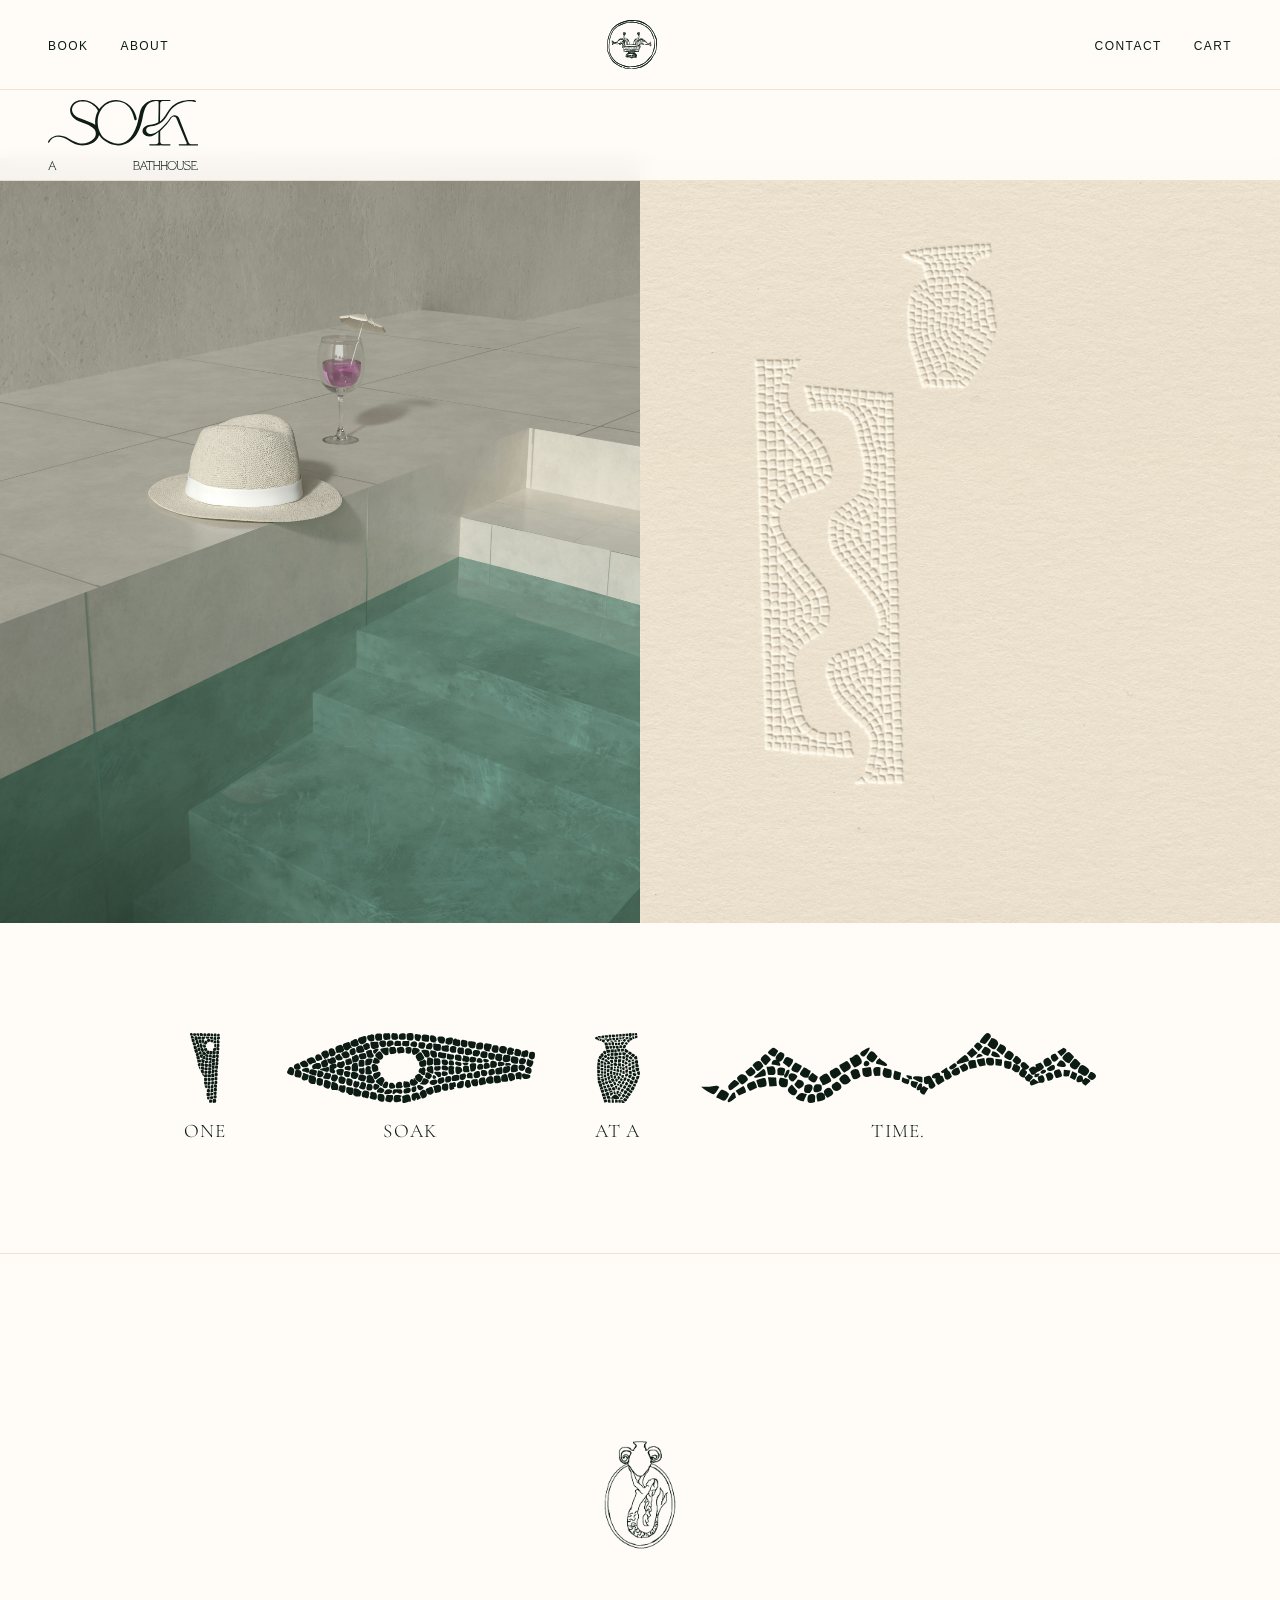
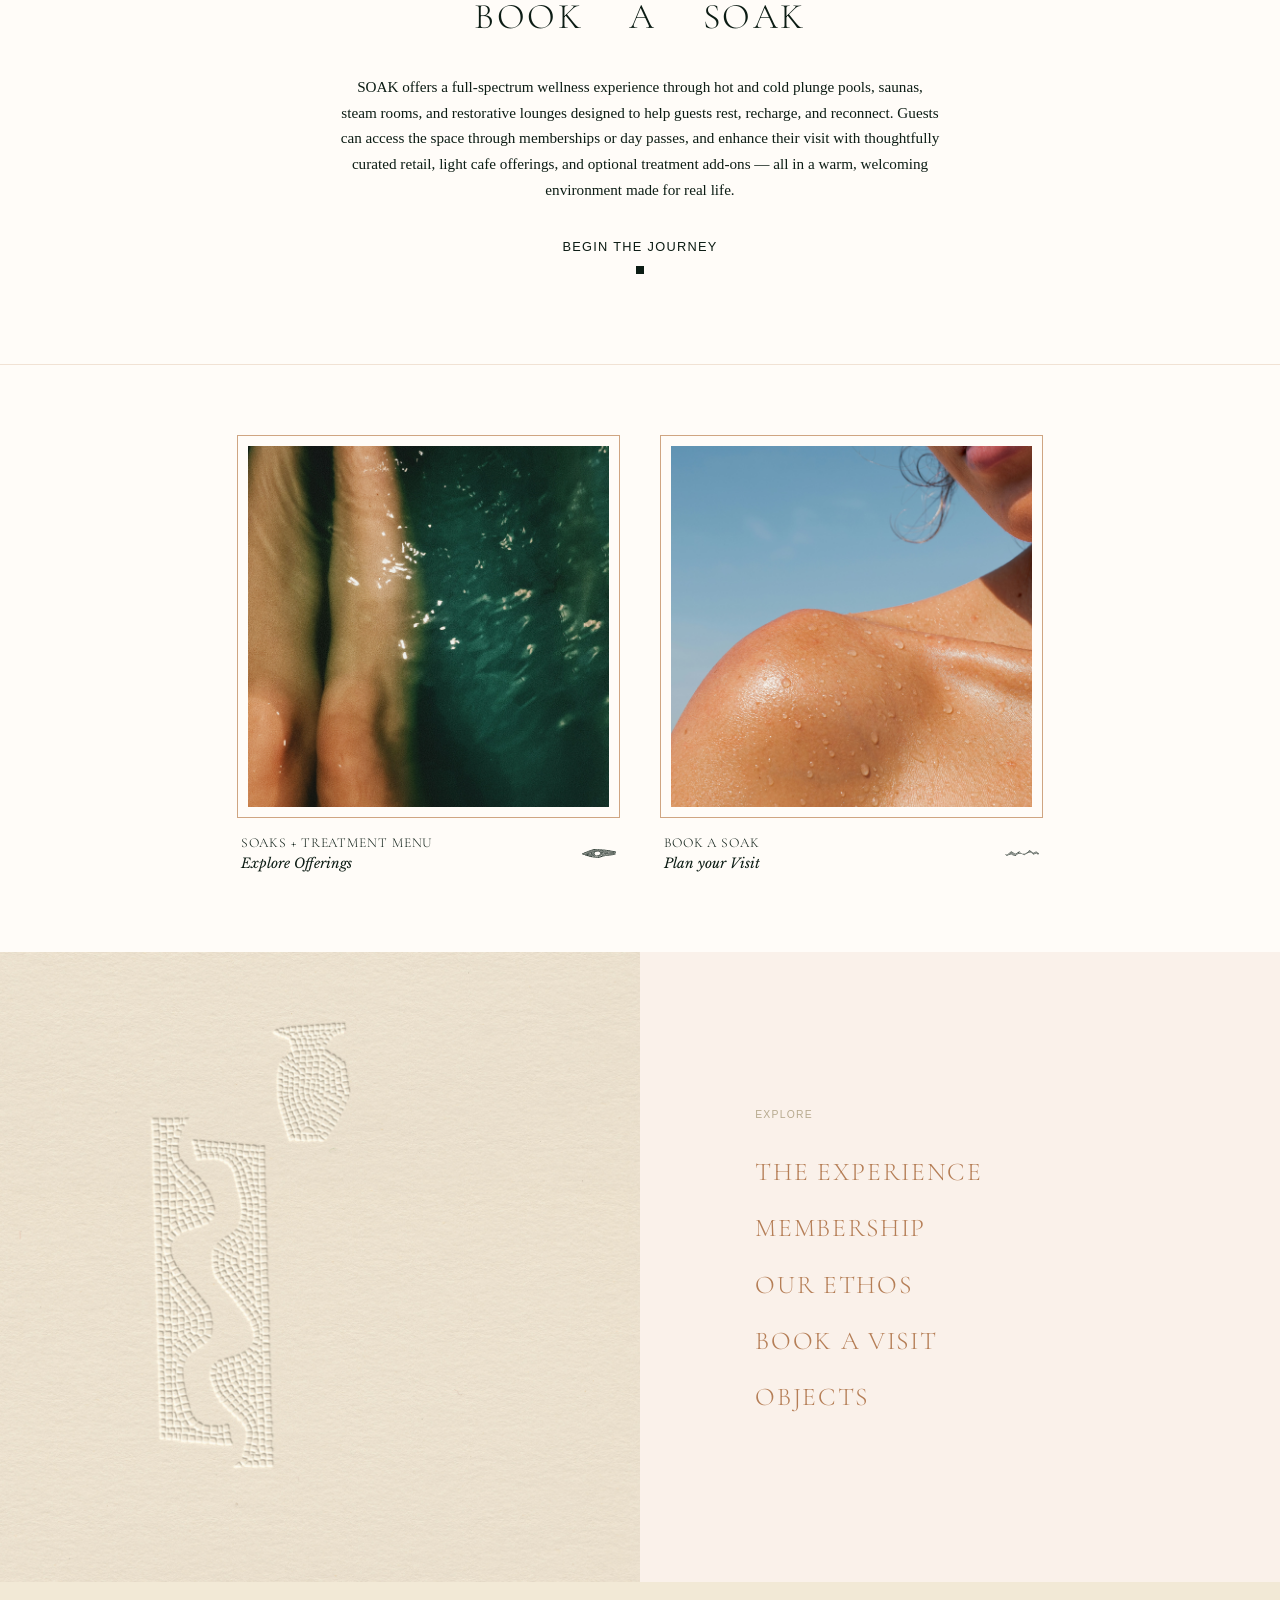
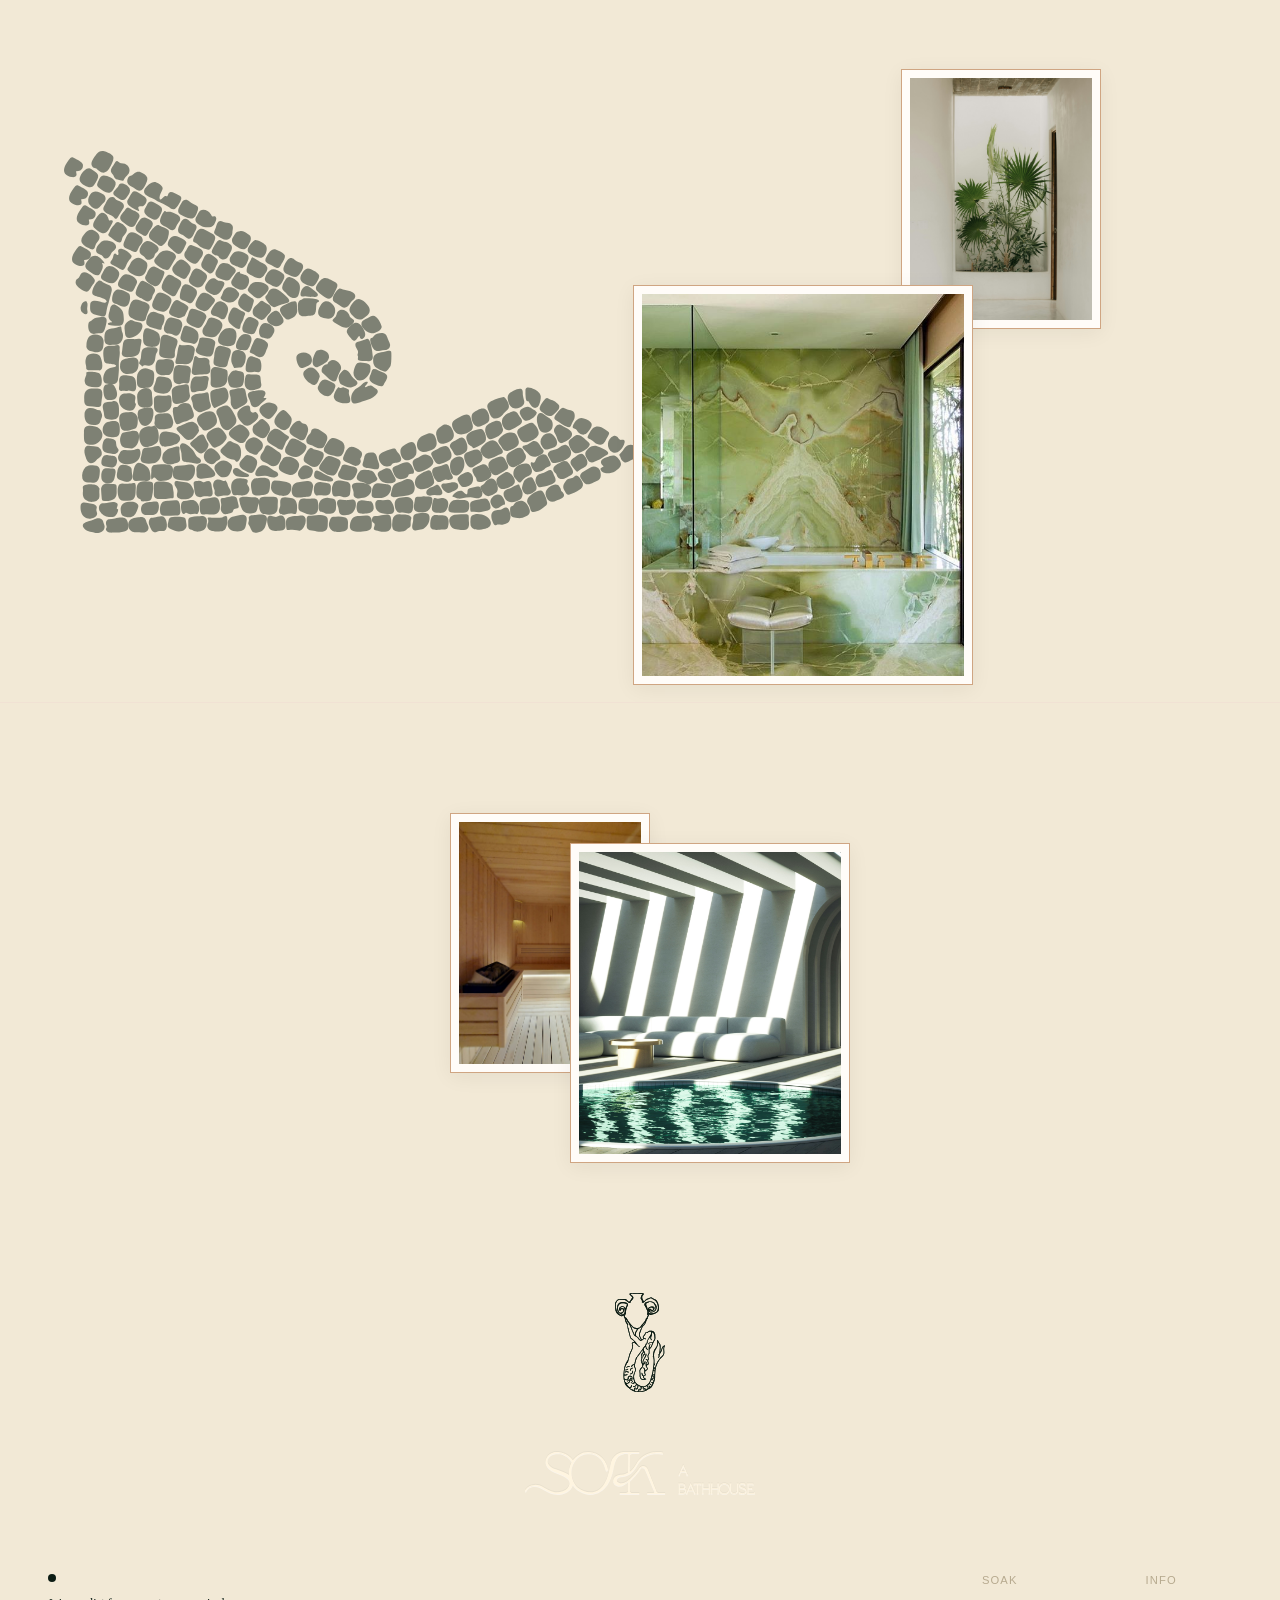
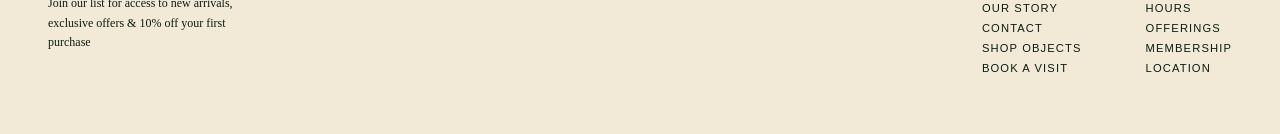
==== index.html @ b1c23dba "Swap card images to female-legs/sweat-female, restyle footer emblem photos - Service cards: left car" ====
<!DOCTYPE html>
<html lang="en">
<head>
  <meta charset="utf-8">
  <meta name="viewport" content="width=device-width, initial-scale=1">
  <title>SOAK · A BATHHOUSE</title>
  <meta name="description" content="SOAK is a full-spectrum wellness bathhouse in Birmingham, Alabama offering hot and cold plunge pools, saunas, steam rooms, and restorative treatments.">
  <link rel="canonical" href="https://soakbirmingham.com/">

  <!-- Open Graph -->
  <meta property="og:type" content="website">
  <meta property="og:title" content="SOAK · A BATHHOUSE">
  <meta property="og:description" content="A full-spectrum wellness bathhouse in Birmingham, Alabama — hot and cold plunge pools, saunas, steam rooms, and restorative treatments.">
  <meta property="og:url" content="https://soakbirmingham.com/">
  <meta property="og:image" content="https://soakbirmingham.com/assets/images/logo/SoakFish.png">

  <!-- Twitter Card -->
  <meta name="twitter:card" content="summary_large_image">
  <meta name="twitter:title" content="SOAK · A BATHHOUSE">
  <meta name="twitter:description" content="A full-spectrum wellness bathhouse in Birmingham, Alabama — hot and cold plunge pools, saunas, steam rooms, and restorative treatments.">
  <meta name="twitter:image" content="https://soakbirmingham.com/assets/images/logo/SoakFish.png">

  <link rel="icon" type="image/svg+xml" href="assets/images/icons/CircleSirenSediment.svg">

  <!-- Google Fonts preconnect -->
  <link rel="preconnect" href="https://fonts.googleapis.com">
  <link rel="preconnect" href="https://fonts.gstatic.com" crossorigin>
  <link href="https://fonts.googleapis.com/css2?family=Cormorant+Garamond:wght@300&family=Libre+Baskerville:ital@1&display=swap" rel="stylesheet">

  <link rel="stylesheet" href="assets/css/style.css?v=8">

  <!-- Schema.org LocalBusiness -->
  <script type="application/ld+json">
  {
    "@context": "https://schema.org",
    "@type": "DaySpa",
    "name": "SOAK · A BATHHOUSE",
    "description": "A full-spectrum wellness bathhouse in Birmingham, Alabama offering hot and cold plunge pools, saunas, steam rooms, and restorative treatments.",
    "url": "https://soakbirmingham.com",
    "image": "https://soakbirmingham.com/assets/images/logo/SoakFish.png",
    "telephone": "+12055551234",
    "address": {
      "@type": "PostalAddress",
      "addressLocality": "Birmingham",
      "addressRegion": "AL",
      "addressCountry": "US"
    },
    "openingHoursSpecification": [
      {
        "@type": "OpeningHoursSpecification",
        "dayOfWeek": ["Monday", "Tuesday", "Wednesday", "Thursday", "Friday"],
        "opens": "09:00",
        "closes": "21:00"
      },
      {
        "@type": "OpeningHoursSpecification",
        "dayOfWeek": ["Saturday", "Sunday"],
        "opens": "08:00",
        "closes": "22:00"
      }
    ]
  }
  </script>
</head>
<body>

  <!-- ========== NAV ========== -->
  <header class="site-header" id="site-header">
    <nav class="nav" id="nav">
      <ul class="nav__left">
        <li><a href="book.html" class="font-subheader nav__link">Book</a></li>
        <li><a href="about.html" class="font-subheader nav__link">About</a></li>
      </ul>

      <a href="index.html" class="nav__center" aria-label="SOAK Home">
        <img src="assets/images/icons/CircleFishSediment.svg" alt="SOAK" class="nav__center-icon">
      </a>

      <ul class="nav__right">
        <li><a href="contact.html" class="font-subheader nav__link">Contact</a></li>
        <li><a href="objects.html" class="font-subheader nav__link">Cart</a></li>
      </ul>

      <button class="nav__burger" id="nav-burger" type="button" aria-label="Open menu" aria-expanded="false">
        <span></span>
        <span></span>
        <span></span>
      </button>
    </nav>

    <!-- Mobile overlay -->
    <div class="nav__overlay" id="nav-overlay">
      <ul class="nav__overlay-links">
        <li><a href="index.html" class="font-subheader nav__overlay-link">Home</a></li>
        <li><a href="book.html" class="font-subheader nav__overlay-link">Book</a></li>
        <li><a href="about.html" class="font-subheader nav__overlay-link">About</a></li>
        <li><a href="contact.html" class="font-subheader nav__overlay-link">Contact</a></li>
        <li><a href="objects.html" class="font-subheader nav__overlay-link">Cart</a></li>
      </ul>
    </div>

    <!-- Brand bar (inside header for unified background) -->
    <div class="brand-bar">
      <img src="assets/images/logo/SoakABHLargesediment.svg" alt="SOAK · A Bathhouse" class="brand-bar__logo" width="150" height="70">
    </div>
  </header>

  <!-- ========== HERO ========== -->
  <section id="hero" class="hero">
    <div class="hero__photo">
      <img src="assets/images/photography/hero%20bath.jpg" alt="Bath at SOAK Bathhouse">
    </div>
    <div class="hero__mosaic"></div>
  </section>
  <!-- ========== TAGLINE ========== -->
  <section id="tagline" class="tagline">
    <div class="tagline__icons">
      <div class="tagline__item">
        <img src="assets/images/icons/AtmosphereSediment.svg" alt="Atmosphere icon" class="tagline__icon" loading="lazy">
        <span class="font-header tagline__word">One</span>
      </div>
      <div class="tagline__item">
        <img src="assets/images/icons/EyeSediment.svg" alt="Eye icon" class="tagline__icon" loading="lazy">
        <span class="font-header tagline__word">Soak</span>
      </div>
      <div class="tagline__item">
        <img src="assets/images/icons/AmphoraSediment.svg" alt="Amphora icon" class="tagline__icon" loading="lazy">
        <span class="font-header tagline__word">At A</span>
      </div>
      <div class="tagline__item">
        <img src="assets/images/icons/ChoppyWavessediment.svg" alt="Waves icon" class="tagline__icon" loading="lazy">
        <span class="font-header tagline__word">Time.</span>
      </div>
    </div>
  </section>
  <hr class="section-divider" aria-hidden="true">
  <!-- ========== BOOKING CTA ========== -->
  <section id="booking-cta" class="booking-cta">
    <img src="assets/js/SirenSediment.gif" alt="SOAK siren crest" class="booking-cta__crest" loading="lazy">
    <h2 class="font-header booking-cta__heading">Book a Soak</h2>
    <p class="font-body booking-cta__body">SOAK offers a full-spectrum wellness experience through hot and cold plunge pools, saunas, steam rooms, and restorative lounges designed to help guests rest, recharge, and reconnect. Guests can access the space through memberships or day passes, and enhance their visit with thoughtfully curated retail, light cafe offerings, and optional treatment add-ons — all in a warm, welcoming environment made for real life.</p>
    <div class="booking-cta__link-wrap">
      <a href="book.html" class="font-subheader booking-cta__link">Begin The Journey</a>
      <span class="booking-cta__square" aria-hidden="true"></span>
    </div>
  </section>
  <hr class="section-divider" aria-hidden="true">
  <!-- ========== CARDS ========== -->
  <section id="cards" class="cards">
    <div class="cards__grid">
      <a href="offerings.html" class="card">
        <div class="frame-border card__frame">
          <img src="assets/images/photography/female-legs.jpg" alt="Relaxation at SOAK Bathhouse" class="card__img" loading="lazy">
        </div>
        <div class="card__info">
          <div class="card__text">
            <span class="font-header card__title">Soaks + Treatment Menu</span>
            <span class="font-accent card__subtitle">Explore Offerings</span>
          </div>
          <img src="assets/images/icons/EyeSediment.svg" alt="" class="card__icon" aria-hidden="true" loading="lazy">
        </div>
      </a>

      <a href="book.html" class="card">
        <div class="frame-border card__frame">
          <img src="assets/images/photography/sweat-female.jpg" alt="Sauna experience at SOAK Bathhouse" class="card__img" loading="lazy">
        </div>
        <div class="card__info">
          <div class="card__text">
            <span class="font-header card__title">Book a Soak</span>
            <span class="font-accent card__subtitle">Plan your Visit</span>
          </div>
          <img src="assets/images/icons/ChoppyWavessediment.svg" alt="" class="card__icon" aria-hidden="true" loading="lazy">
        </div>
      </a>
    </div>
  </section>
  <!-- ========== EXPLORE ========== -->
  <section id="explore" class="explore">
    <div class="explore__split">
      <div class="explore__photo">
        <img src="assets/images/photography/Mosaic_Embossed.jpg" alt="Crystal clear water at SOAK Bathhouse" loading="lazy">
      </div>
      <div class="explore__links">
        <span class="font-subheader explore__label">Explore</span>
        <nav class="explore__nav">
          <a href="about.html" class="font-header explore__nav-link">The Experience</a>
          <a href="membership.html" class="font-header explore__nav-link">Membership</a>
          <a href="about.html" class="font-header explore__nav-link">Our Ethos</a>
          <a href="book.html" class="font-header explore__nav-link">Book a Visit</a>
          <a href="objects.html" class="font-header explore__nav-link">Objects</a>
        </nav>
      </div>
    </div>
  </section>
  <!-- ========== MOSAIC ========== -->
  <section id="mosaic" class="mosaic">
    <div class="mosaic__canvas">
      <img src="assets/images/patterns/WaveShapeSediment.svg" alt="" class="mosaic__pattern" aria-hidden="true" loading="lazy">
      <div class="frame-border mosaic__frame mosaic__frame--sm">
        <img src="assets/images/photography/plant.jpg" alt="Plant detail at SOAK Bathhouse" loading="lazy">
      </div>
      <div class="frame-border mosaic__frame mosaic__frame--lg">
        <img src="assets/images/photography/tub.jpg" alt="Tub at SOAK Bathhouse" loading="lazy">
      </div>
    </div>
  </section>
  <hr class="section-divider" aria-hidden="true">
  <!-- ========== FOOTER ========== -->
  <footer id="site-footer" class="footer">
    <div class="footer__inner">
      <!-- Editorial photos -->
      <div class="footer__photos">
        <div class="frame-border footer__photo-frame footer__photo-frame--left">
          <img src="assets/images/photography/Sauna-room.jpg" alt="Sauna room at SOAK" loading="lazy">
        </div>
        <div class="frame-border footer__photo-frame footer__photo-frame--right">
          <img src="assets/images/photography/bath.jpg" alt="Bath at SOAK" loading="lazy">
        </div>
      </div>

      <!-- Crest + wordmark -->
      <div class="footer__wordmark">
        <img src="assets/images/icons/SirenSediment.svg" alt="" class="footer__crest" aria-hidden="true" loading="lazy">
        <img src="assets/images/logo/SoakHorizontalsoakedlinen.svg" alt="SOAK" class="footer__soak-logo" loading="lazy">
      </div>

      <!-- Bottom row -->
      <div class="footer__bottom">
        <div class="footer__signup">
          <span class="footer__dot" aria-hidden="true"></span>
          <p class="font-body footer__signup-text">Join our list for access to new arrivals, exclusive offers &amp; 10% off your first purchase</p>
        </div>

        <div class="footer__columns">
          <div class="footer__col">
            <span class="font-subheader footer__col-heading">Soak</span>
            <nav class="footer__col-links">
              <a href="about.html" class="font-subheader footer__col-link">Our Story</a>
              <a href="contact.html" class="font-subheader footer__col-link">Contact</a>
              <a href="objects.html" class="font-subheader footer__col-link">Shop Objects</a>
              <a href="book.html" class="font-subheader footer__col-link">Book A Visit</a>
            </nav>
          </div>
          <div class="footer__col">
            <span class="font-subheader footer__col-heading">Info</span>
            <nav class="footer__col-links">
              <a href="contact.html" class="font-subheader footer__col-link">Hours</a>
              <a href="offerings.html" class="font-subheader footer__col-link">Offerings</a>
              <a href="membership.html" class="font-subheader footer__col-link">Membership</a>
              <a href="contact.html" class="font-subheader footer__col-link">Location</a>
            </nav>
          </div>
        </div>
      </div>
    </div>
  </footer>

  <script src="assets/js/main.js"></script>
</body>
</html>
---- assets/css/style.css ----
/* ============================================
   SOAK Bathhouse — Base Stylesheet
   ============================================ */

@import url('https://fonts.googleapis.com/css2?family=Cormorant+Garamond:wght@300&family=Libre+Baskerville:ital@1&display=swap');

/* ----- Custom Properties ----- */

:root {
  --marble: #FFFCF8;
  --soaked-linen: #F2E9D6;
  --sediment: #0C1C14;
  --mineral: #FAF1EA;
  --foam: #E1E5CF;
  --moss-bath: #7B8D72;
  --algae: #3B4B41;
  --clay: #B57E56;
  --nude: #CFA582;
  --terra: #9F4523;
  --wet-stone: #B7AA8F;
  --glint: #A67E3D;
  --earthen: #774725;
}

/* ----- @font-face ----- */

@font-face {
  font-family: 'Rules';
  font-weight: 400;
  font-style: normal;
  src: url('../fonts/Rules-Regular.woff2') format('woff2'),
       url('../fonts/Rules-Regular.woff') format('woff');
  font-display: swap;
}

@font-face {
  font-family: 'Surt';
  font-weight: 400;
  font-style: normal;
  src: url('../fonts/Surt-Normal-Regular.woff2') format('woff2'),
       url('../fonts/Surt-Normal-Regular.woff') format('woff');
  font-display: swap;
}

/* ----- Typography Utilities ----- */

.font-header {
  font-family: 'Cormorant Garamond', serif;
  text-transform: uppercase;
  letter-spacing: 0.066em;
  font-weight: 300;
}

.font-subheader {
  font-family: 'Surt', 'Josefin Sans', sans-serif;
  text-transform: uppercase;
  letter-spacing: 0;
}

.font-accent {
  font-family: 'Libre Baskerville', serif;
  font-style: italic;
}

.font-body {
  font-family: 'Rules', 'EB Garamond', serif;
  font-weight: 400;
}

/* ----- Base / Reset ----- */

*,
*::before,
*::after {
  box-sizing: border-box;
}

html {
  scroll-behavior: smooth;
  overflow-x: hidden;
}

body {
  background: var(--marble);
  color: var(--sediment);
  font-family: 'Rules', 'EB Garamond', serif;
  margin: 0;
  -webkit-font-smoothing: antialiased;
}

img {
  max-width: 100%;
  display: block;
}

a {
  color: inherit;
  text-decoration: none;
}

h1, h2, h3, h4, h5, h6,
p,
ul, ol {
  margin: 0;
  padding: 0;
}

/* ----- Reusable Patterns ----- */

.container {
  max-width: 1200px;
  margin: 0 auto;
  padding-left: 48px;
  padding-right: 48px;
}

.brand-bar {
  padding: 20px 48px;
  border-bottom: 1px solid rgba(207, 165, 130, 0.3);
}

.brand-bar__logo {
  width: 140px;
}

.section-divider {
  border: none;
  border-top: 1px solid rgba(207, 165, 130, 0.3);
  margin: 0;
}

.section-padding {
  padding-top: 90px;
  padding-bottom: 90px;
}

.frame-border {
  border: 1px solid var(--nude);
  padding: 10px;
  background: var(--marble);
}

.frame-border img {
  width: 100%;
  display: block;
}

@media (max-width: 767px) {
  .container {
    padding-left: 24px;
    padding-right: 24px;
  }

  .brand-bar {
    padding: 16px 24px;
  }

  .brand-bar__logo {
    width: 120px;
  }

  .section-padding {
    padding-top: 64px;
    padding-bottom: 64px;
  }
}

/* ----- Site Header / Nav ----- */

.site-header {
  position: fixed;
  top: 0;
  left: 0;
  width: 100%;
  z-index: 100;
  background: rgba(255, 252, 248, 0.92);
  backdrop-filter: blur(10px);
  -webkit-backdrop-filter: blur(10px);
  transition: box-shadow 0.3s ease;
}

.site-header.scrolled {
  box-shadow: 0 1px 6px rgba(12, 28, 20, 0.08);
}

.nav {
  display: flex;
  align-items: center;
  justify-content: space-between;
  padding: 20px 48px;
}

.nav ul {
  display: flex;
  list-style: none;
  gap: 32px;
}

.nav__link {
  font-size: 0.75rem;
  letter-spacing: 0.12em;
  transition: color 0.3s ease;
}

.nav__link:hover {
  color: var(--clay);
}

.nav__center {
  line-height: 0;
}

.nav__center-icon {
  display: block;
  width: 50px;
  height: auto;
}

.nav__burger {
  display: none;
  background: none;
  border: none;
  cursor: pointer;
  padding: 4px;
  flex-direction: column;
  gap: 5px;
}

.nav__burger span {
  display: block;
  width: 22px;
  height: 2px;
  background: var(--sediment);
  transition: transform 0.3s ease, opacity 0.3s ease;
}

/* Burger → X transform */
.nav__burger.active span:nth-child(1) {
  transform: translateY(7px) rotate(45deg);
}

.nav__burger.active span:nth-child(2) {
  opacity: 0;
}

.nav__burger.active span:nth-child(3) {
  transform: translateY(-7px) rotate(-45deg);
}

/* Mobile overlay */
.nav__overlay {
  position: fixed;
  inset: 0;
  background: var(--marble);
  z-index: 99;
  display: flex;
  align-items: center;
  justify-content: center;
  opacity: 0;
  visibility: hidden;
  transition: opacity 0.3s ease, visibility 0.3s ease;
}

.nav__overlay.open {
  opacity: 1;
  visibility: visible;
}

.nav__overlay-links {
  list-style: none;
  text-align: center;
  display: flex;
  flex-direction: column;
  gap: 40px;
}

.nav__overlay-link {
  font-size: 1.25rem;
  letter-spacing: 0.12em;
  transition: color 0.3s ease;
}

.nav__overlay-link:hover {
  color: var(--clay);
}

/* ----- Mobile (below 768px) ----- */

@media (max-width: 767px) {
  .nav {
    padding: 16px 24px;
  }

  .nav__left,
  .nav__right {
    display: none;
  }

  .nav__burger {
    display: flex;
  }
}

/* ----- Layout spacer ----- */

body {
  padding-top: 158px;
}

/* ----- Brand Bar (inside header) ----- */

.brand-bar {
  padding: 10px 48px;
  border-top: 1px solid rgba(207, 165, 130, 0.3);
  border-bottom: 1px solid rgba(207, 165, 130, 0.3);
}

.brand-bar__logo {
  width: 150px;
  max-width: 150px;
  height: auto;
  display: block;
}

@media (max-width: 767px) {
  body {
    padding-top: 130px;
  }

  .brand-bar {
    padding: 10px 24px;
  }

  .brand-bar__logo {
    width: 120px;
  }
}

/* ----- Hero fade-in ----- */

@keyframes heroFadeIn {
  from { opacity: 0; }
  to { opacity: 1; }
}

/* ----- Hero ----- */

.hero {
  position: relative;
  display: grid;
  grid-template-columns: 1fr 1fr;
  height: 85vh;
  min-height: 500px;
  animation: heroFadeIn 0.8s ease;
}

.hero__photo {
  overflow: hidden;
}

.hero__photo img {
  width: 100%;
  height: 100%;
  object-fit: cover;
}

.hero__mosaic {
  background-image: url('../images/photography/Mosaic_Embossed.jpg');
  background-size: cover;
  background-position: center;
  overflow: hidden;
}

/* ----- Hero mobile ----- */

@media (max-width: 767px) {
  .hero {
    grid-template-columns: 1fr;
    grid-template-rows: 50vh 35vh;
    height: auto;
    min-height: 0;
  }

}

/* ----- Tagline ----- */

.tagline {
  background: var(--marble);
}

.tagline__icons {
  display: flex;
  justify-content: space-around;
  padding: 110px 12% 110px;
}

.tagline__item {
  display: flex;
  flex-direction: column;
  align-items: center;
  gap: 16px;
}

.tagline__icon {
  height: 70px;
  width: auto;
}

.tagline__word {
  font-size: 1.2rem;
  color: var(--sediment);
}

/* ----- Tagline mobile ----- */

@media (max-width: 767px) {
  .tagline__icons {
    display: grid;
    grid-template-columns: 1fr 1fr;
    gap: 48px 0;
    padding: 64px 16%;
    justify-items: center;
  }

  .tagline__icon {
    height: 40px;
  }

  .tagline__word {
    font-size: 1rem;
  }
}

/* ----- Booking CTA ----- */

.booking-cta {
  background: var(--marble);
  text-align: center;
  padding: 90px 24px;
  display: flex;
  flex-direction: column;
  align-items: center;
  gap: 36px;
}

.booking-cta__crest {
  width: 280px;
  height: auto;
  mix-blend-mode: multiply;
}

.booking-cta__heading {
  font-size: 2.25rem;
  word-spacing: 1em;
}

.booking-cta__body {
  max-width: 600px;
  line-height: 1.7;
  font-size: 0.95rem;
  color: var(--sediment);
}

.booking-cta__link-wrap {
  display: flex;
  flex-direction: column;
  align-items: center;
  gap: 12px;
}

.booking-cta__link {
  font-size: 0.8rem;
  letter-spacing: 0.1em;
  transition: color 0.3s ease;
}

.booking-cta__link:hover {
  color: var(--clay);
}

.booking-cta__square {
  display: block;
  width: 8px;
  height: 8px;
  background: var(--sediment);
}

/* ----- Booking CTA mobile ----- */

@media (max-width: 767px) {
  .booking-cta {
    padding: 64px 24px;
    gap: 28px;
  }

  .booking-cta__crest {
    width: 150px;
  }

  .booking-cta__heading {
    font-size: 1.75rem;
  }
}

/* ----- Cards ----- */

.cards {
  background: var(--marble);
}

.cards__brand-bar {
  padding: 20px 48px;
  border-bottom: 1px solid rgba(207, 165, 130, 0.3);
}

.cards__brand-logo {
  width: 140px;
}

.cards__grid {
  display: flex;
  justify-content: center;
  gap: 40px;
  max-width: 900px;
  margin: 0 auto;
  padding: 70px 24px 80px;
}

.card {
  flex: 1;
  max-width: 45%;
  display: block;
}

.card__frame {
  border: 1px solid var(--nude);
  padding: 10px;
  overflow: hidden;
}

.card__img {
  width: 100%;
  aspect-ratio: 1 / 1;
  object-fit: cover;
  display: block;
  transition: transform 0.4s ease;
}

.card:hover .card__img {
  transform: scale(1.02);
}

.card__info {
  display: flex;
  align-items: center;
  justify-content: space-between;
  padding: 16px 4px 0;
}

.card__text {
  display: flex;
  flex-direction: column;
  gap: 4px;
}

.card__title {
  font-size: 0.85rem;
}

.card__subtitle {
  font-size: 0.85rem;
}

.card__icon {
  width: 34px;
  height: auto;
  flex-shrink: 0;
}

/* ----- Cards mobile ----- */

@media (max-width: 767px) {
  .cards__brand-bar {
    padding: 16px 24px;
  }

  .cards__brand-logo {
    width: 120px;
  }

  .cards__grid {
    flex-direction: column;
    align-items: center;
    gap: 48px;
    padding: 48px 24px 64px;
  }

  .card {
    max-width: 100%;
    width: 100%;
  }
}

/* ----- Explore ----- */

.explore {
  background: var(--mineral);
}

.explore__brand-bar {
  padding: 20px 48px;
  border-bottom: 1px solid rgba(207, 165, 130, 0.3);
}

.explore__brand-logo {
  width: 140px;
}

.explore__split {
  display: grid;
  grid-template-columns: 1fr 1fr;
  height: 70vh;
  min-height: 500px;
}

.explore__photo {
  overflow: hidden;
}

.explore__photo img {
  width: 100%;
  height: 100%;
  object-fit: cover;
}

.explore__links {
  display: flex;
  flex-direction: column;
  justify-content: center;
  padding-left: 18%;
  padding-right: 10%;
}

.explore__label {
  font-size: 0.65rem;
  color: var(--wet-stone);
  letter-spacing: 0.12em;
  margin-bottom: 24px;
}

.explore__nav {
  display: flex;
  flex-direction: column;
}

.explore__nav-link {
  font-size: 1.6rem;
  color: var(--clay);
  line-height: 2.2;
  transition: color 0.3s ease;
}

.explore__nav-link:hover {
  color: var(--sediment);
}

/* ----- Explore mobile ----- */

@media (max-width: 767px) {
  .explore__brand-bar {
    padding: 16px 24px;
  }

  .explore__brand-logo {
    width: 120px;
  }

  .explore__split {
    grid-template-columns: 1fr;
    grid-template-rows: 40vh auto;
    height: auto;
    min-height: 0;
  }

  .explore__links {
    padding: 48px 24px 64px;
    align-items: center;
    text-align: center;
  }

  .explore__nav {
    align-items: center;
  }

  .explore__nav-link {
    font-size: 1.4rem;
  }
}

/* ----- Mosaic ----- */

.mosaic {
  background: var(--soaked-linen);
}

.mosaic__brand-bar {
  padding: 20px 48px;
  border-bottom: 1px solid rgba(207, 165, 130, 0.3);
}

.mosaic__brand-logo {
  width: 140px;
}

.mosaic__canvas {
  position: relative;
  height: 80vh;
  min-height: 600px;
  overflow: hidden;
}

.mosaic__pattern {
  position: absolute;
  left: 5%;
  top: 50%;
  transform: translateY(-50%);
  width: 45%;
  height: auto;
  opacity: 0.5;
}

.mosaic__frame {
  position: absolute;
  border: 1px solid var(--nude);
  padding: 8px;
  background: var(--marble);
  box-shadow: 0 4px 20px rgba(12, 28, 20, 0.06);
}

.mosaic__frame img {
  width: 100%;
  height: 100%;
  object-fit: cover;
  display: block;
}

.mosaic__frame--sm {
  width: 200px;
  height: 260px;
  top: 12%;
  right: 14%;
}

.mosaic__frame--lg {
  width: 340px;
  height: 400px;
  top: 42%;
  right: 24%;
}

/* ----- Mosaic mobile ----- */

@media (max-width: 767px) {
  .mosaic__brand-bar {
    padding: 16px 24px;
  }

  .mosaic__brand-logo {
    width: 120px;
  }

  .mosaic__canvas {
    height: auto;
    min-height: 0;
    padding: 48px 24px 64px;
    display: flex;
    flex-direction: column;
    align-items: center;
    gap: 32px;
  }

  .mosaic__pattern {
    position: static;
    transform: none;
    width: 60%;
    opacity: 0.3;
  }

  .mosaic__frame {
    position: static;
  }

  .mosaic__frame--sm {
    display: none;
  }

  .mosaic__frame--lg {
    width: 80%;
    max-width: 340px;
    height: auto;
  }
}

/* ----- Footer ----- */

.footer {
  background: var(--soaked-linen);
}

.footer__brand-bar {
  padding: 20px 48px;
  border-bottom: 1px solid rgba(207, 165, 130, 0.3);
}

.footer__brand-logo {
  width: 140px;
}

.footer__inner {
  padding: 110px 48px 60px;
}

/* Editorial photos */
.footer__photos {
  position: relative;
  height: 340px;
  max-width: 500px;
  margin: 0 auto 60px;
}

.footer__photo-frame {
  border: 1px solid var(--nude);
  padding: 8px;
  background: var(--marble);
  overflow: hidden;
  position: absolute;
  box-shadow: 0 4px 20px rgba(12, 28, 20, 0.06);
}

.footer__photo-frame img {
  width: 100%;
  height: 100%;
  object-fit: cover;
  object-position: center center;
  display: block;
}

.footer__photo-frame--left {
  width: 200px;
  height: 260px;
  top: 0;
  left: 60px;
  z-index: 1;
}

.footer__photo-frame--right {
  width: 280px;
  height: 320px;
  top: 30px;
  right: 40px;
  z-index: 2;
}

/* Crest + wordmark */
.footer__wordmark {
  display: flex;
  flex-direction: column;
  align-items: center;
  gap: 60px;
  padding-top: 80px;
  padding-bottom: 80px;
}

.footer__crest {
  width: 50px;
  height: auto;
}

.footer__soak-logo {
  width: 18vw;
  min-width: 200px;
  max-width: 360px;
  height: auto;
  filter: brightness(1.05) drop-shadow(0 1px 0 rgba(255, 252, 248, 0.6)) drop-shadow(0 -1px 0 rgba(12, 28, 20, 0.04));
}

/* Bottom row */
.footer__bottom {
  display: flex;
  justify-content: space-between;
  align-items: flex-start;
}

.footer__signup {
  display: flex;
  flex-direction: column;
  gap: 12px;
  max-width: 200px;
}

.footer__dot {
  display: block;
  width: 8px;
  height: 8px;
  border-radius: 50%;
  background: var(--sediment);
}

.footer__signup-text {
  font-size: 0.75rem;
  line-height: 1.6;
  color: var(--sediment);
}

.footer__columns {
  display: flex;
  gap: 64px;
}

.footer__col {
  display: flex;
  flex-direction: column;
  gap: 12px;
}

.footer__col-heading {
  font-size: 0.7rem;
  letter-spacing: 0.1em;
  color: var(--wet-stone);
  margin-bottom: 4px;
}

.footer__col-links {
  display: flex;
  flex-direction: column;
  gap: 8px;
}

.footer__col-link {
  font-size: 0.7rem;
  letter-spacing: 0.1em;
  color: var(--sediment);
  transition: color 0.3s ease;
}

.footer__col-link:hover {
  color: var(--clay);
}

/* ----- Footer mobile ----- */

@media (max-width: 767px) {
  .footer__brand-bar {
    padding: 16px 24px;
  }

  .footer__brand-logo {
    width: 120px;
  }

  .footer__inner {
    padding: 64px 24px 48px;
  }

  .footer__photos {
    height: 280px;
    max-width: 320px;
    margin: 0 auto 40px;
  }

  .footer__photo-frame--left {
    width: 140px;
    height: 180px;
    left: 0;
  }

  .footer__photo-frame--right {
    width: 190px;
    height: 220px;
    right: 0;
  }

  .footer__photo-frame--left,
  .footer__photo-frame--right {
    transform: none;
  }

  .footer__wordmark {
    margin-bottom: 48px;
  }

  .footer__soak-logo {
    width: 50vw;
    min-width: 180px;
  }

  .footer__bottom {
    flex-direction: column;
    gap: 40px;
  }

  .footer__signup {
    max-width: 100%;
  }

  .footer__columns {
    gap: 48px;
  }
}

/* ----- Interior Page ----- */

.interior-hero {
  position: relative;
  height: 60vh;
  min-height: 400px;
  overflow: hidden;
  display: flex;
  align-items: center;
  justify-content: center;
  animation: heroFadeIn 0.8s ease;
}

.interior-hero--bg {
  height: 65vh;
  background-size: cover;
  background-position: center 20%;
  background-repeat: no-repeat;
}

.interior-hero__img {
  position: absolute;
  inset: 0;
  width: 100%;
  height: 100%;
  object-fit: cover;
  object-position: center center;
}

.interior-hero__overlay {
  position: absolute;
  inset: 0;
  background: rgba(12, 28, 20, 0.35);
}

.interior-hero__title {
  position: relative;
  z-index: 1;
  color: var(--marble);
  font-size: 2.5rem;
  text-align: center;
  word-spacing: 0.5em;
}

.interior-body {
  max-width: 700px;
  margin: 0 auto;
  padding: 80px 24px 100px;
  line-height: 1.8;
  font-size: 0.95rem;
  color: var(--sediment);
}

.interior-body p + p {
  margin-top: 1.5em;
}

@media (max-width: 767px) {
  .interior-hero {
    height: 45vh;
    min-height: 280px;
  }

  .interior-hero__title {
    font-size: 1.8rem;
  }

  .interior-body {
    padding: 56px 24px 72px;
  }
}

/* ----- Offerings Menu ----- */

.menu {
  max-width: 900px;
  margin: 0 auto;
  padding: 80px 48px 100px;
}

.menu__category {
  display: grid;
  grid-template-columns: 200px 1fr;
  gap: 0 48px;
  padding: 48px 0;
  border-bottom: 1px solid rgba(207, 165, 130, 0.2);
}

.menu__category:first-child {
  padding-top: 0;
}

.menu__category:last-child {
  border-bottom: none;
}

.menu__category-name {
  font-size: 1rem;
  color: var(--clay);
  padding-top: 4px;
}

.menu__items {
  display: flex;
  flex-direction: column;
  gap: 28px;
}

.menu__item {
  display: flex;
  justify-content: space-between;
  align-items: baseline;
  gap: 16px;
}

.menu__item-info {
  display: flex;
  flex-direction: column;
  gap: 4px;
}

.menu__item-name {
  font-size: 0.85rem;
  letter-spacing: 0.08em;
}

.menu__item-desc {
  font-size: 0.8rem;
  color: var(--wet-stone);
  line-height: 1.5;
  max-width: 400px;
}

.menu__item-price {
  font-size: 0.85rem;
  white-space: nowrap;
  color: var(--sediment);
}

@media (max-width: 767px) {
  .menu {
    padding: 56px 24px 72px;
  }

  .menu__category {
    grid-template-columns: 1fr;
    gap: 20px;
    padding: 36px 0;
  }
}

/* ----- Membership Tiers ----- */

.tiers {
  max-width: 960px;
  margin: 0 auto;
  padding: 80px 48px 100px;
  display: grid;
  grid-template-columns: repeat(3, 1fr);
  gap: 32px;
}

.tier {
  border: 1px solid var(--nude);
  padding: 40px 28px;
  text-align: center;
  display: flex;
  flex-direction: column;
  align-items: center;
  gap: 20px;
}

.tier__name {
  font-size: 1rem;
  color: var(--clay);
}

.tier__price {
  font-size: 2rem;
  color: var(--sediment);
}

.tier__period {
  font-size: 0.75rem;
  color: var(--wet-stone);
  letter-spacing: 0.1em;
  margin-top: -12px;
}

.tier__divider {
  width: 40px;
  height: 1px;
  background: var(--nude);
}

.tier__inclusions {
  list-style: none;
  display: flex;
  flex-direction: column;
  gap: 10px;
}

.tier__inclusion {
  font-size: 0.8rem;
  line-height: 1.5;
  color: var(--sediment);
}

@media (max-width: 767px) {
  .tiers {
    grid-template-columns: 1fr;
    max-width: 400px;
    padding: 56px 24px 72px;
    gap: 24px;
  }
}

@media (min-width: 768px) and (max-width: 1023px) {
  .tiers {
    grid-template-columns: 1fr 1fr;
  }
}

/* ----- Booking Widget ----- */

.booking-widget {
  max-width: 800px;
  margin: 0 auto;
  padding: 80px 48px 100px;
  text-align: center;
  min-height: 400px;
}

.booking-widget__placeholder {
  border: 1px dashed var(--nude);
  padding: 80px 24px;
  color: var(--wet-stone);
  font-size: 0.85rem;
}

@media (max-width: 767px) {
  .booking-widget {
    padding: 56px 24px 72px;
  }
}

/* ----- Contact ----- */

.contact {
  max-width: 800px;
  margin: 0 auto;
  padding: 80px 48px 100px;
  display: grid;
  grid-template-columns: 1fr 1fr;
  gap: 64px;
}

.contact__info {
  display: flex;
  flex-direction: column;
  gap: 28px;
}

.contact__block {
  display: flex;
  flex-direction: column;
  gap: 6px;
}

.contact__label {
  font-size: 0.65rem;
  color: var(--wet-stone);
  letter-spacing: 0.12em;
}

.contact__value {
  font-size: 0.9rem;
  line-height: 1.6;
  color: var(--sediment);
}

.contact__value a {
  transition: color 0.3s ease;
}

.contact__value a:hover {
  color: var(--clay);
}

.contact__form {
  display: flex;
  flex-direction: column;
  gap: 20px;
}

.contact__field {
  display: flex;
  flex-direction: column;
  gap: 6px;
}

.contact__field label {
  font-size: 0.65rem;
  color: var(--wet-stone);
  letter-spacing: 0.12em;
}

.contact__field input,
.contact__field textarea {
  font-family: 'Rules', 'EB Garamond', serif;
  font-size: 0.9rem;
  color: var(--sediment);
  background: transparent;
  border: none;
  border-bottom: 1px solid var(--nude);
  padding: 8px 0;
  outline: none;
  transition: border-color 0.3s ease;
}

.contact__field input:focus,
.contact__field textarea:focus {
  border-color: var(--clay);
}

.contact__field textarea {
  resize: vertical;
  min-height: 100px;
}

.contact__submit {
  align-self: flex-start;
  font-family: 'Surt', 'Josefin Sans', sans-serif;
  text-transform: uppercase;
  font-size: 0.7rem;
  letter-spacing: 0.12em;
  color: var(--marble);
  background: var(--sediment);
  border: none;
  padding: 14px 32px;
  cursor: pointer;
  transition: opacity 0.3s ease;
}

.contact__submit:hover {
  opacity: 0.8;
}

@media (max-width: 767px) {
  .contact {
    grid-template-columns: 1fr;
    gap: 48px;
    padding: 56px 24px 72px;
  }
}

/* ----- Product Grid ----- */

.products {
  max-width: 960px;
  margin: 0 auto;
  padding: 80px 48px 100px;
  display: grid;
  grid-template-columns: repeat(3, 1fr);
  gap: 40px;
}

.product {
  display: flex;
  flex-direction: column;
  gap: 12px;
}

.product__img {
  aspect-ratio: 3 / 4;
  background: var(--mineral);
  border: 1px solid var(--nude);
  display: flex;
  align-items: center;
  justify-content: center;
  overflow: hidden;
}

.product__img img {
  width: 100%;
  height: 100%;
  object-fit: cover;
  transition: transform 0.4s ease;
}

.product:hover .product__img img {
  transform: scale(1.02);
}

.product__name {
  font-size: 0.75rem;
  letter-spacing: 0.1em;
}

.product__price {
  font-size: 0.85rem;
  color: var(--sediment);
}

@media (min-width: 768px) and (max-width: 1023px) {
  .products {
    grid-template-columns: repeat(2, 1fr);
  }
}

@media (max-width: 767px) {
  .products {
    grid-template-columns: 1fr;
    max-width: 400px;
    padding: 56px 24px 72px;
    gap: 32px;
  }
}

/* ----- Mobile: Min 14px body copy & 44px touch targets ----- */

@media (max-width: 767px) {
  /* Minimum 14px (0.875rem) body copy on mobile */
  .footer__signup-text,
  .footer__col-heading,
  .footer__col-link,
  .explore__label,
  .booking-cta__link,
  .card__title,
  .card__subtitle,
  .menu__item-name,
  .menu__item-desc,
  .menu__item-price,
  .tier__inclusion,
  .tier__period,
  .contact__label,
  .contact__submit,
  .contact__field label,
  .product__name,
  .product__price,
  .booking-widget__placeholder {
    font-size: 0.875rem;
  }

  /* 44px touch targets */
  .nav__burger {
    min-width: 44px;
    min-height: 44px;
    padding: 10px;
    justify-content: center;
    align-items: center;
  }

  .nav__overlay-links {
    gap: 4px;
  }

  .nav__overlay-link {
    display: inline-block;
    padding: 10px 16px;
  }

  .footer__col-links {
    gap: 0;
  }

  .footer__col-link {
    display: block;
    padding: 12px 0;
  }

  .booking-cta__link {
    display: inline-block;
    padding: 14px 16px;
  }

  .contact__submit {
    min-height: 44px;
  }

  .contact__field input,
  .contact__field textarea {
    min-height: 44px;
    padding: 12px 0;
  }
}
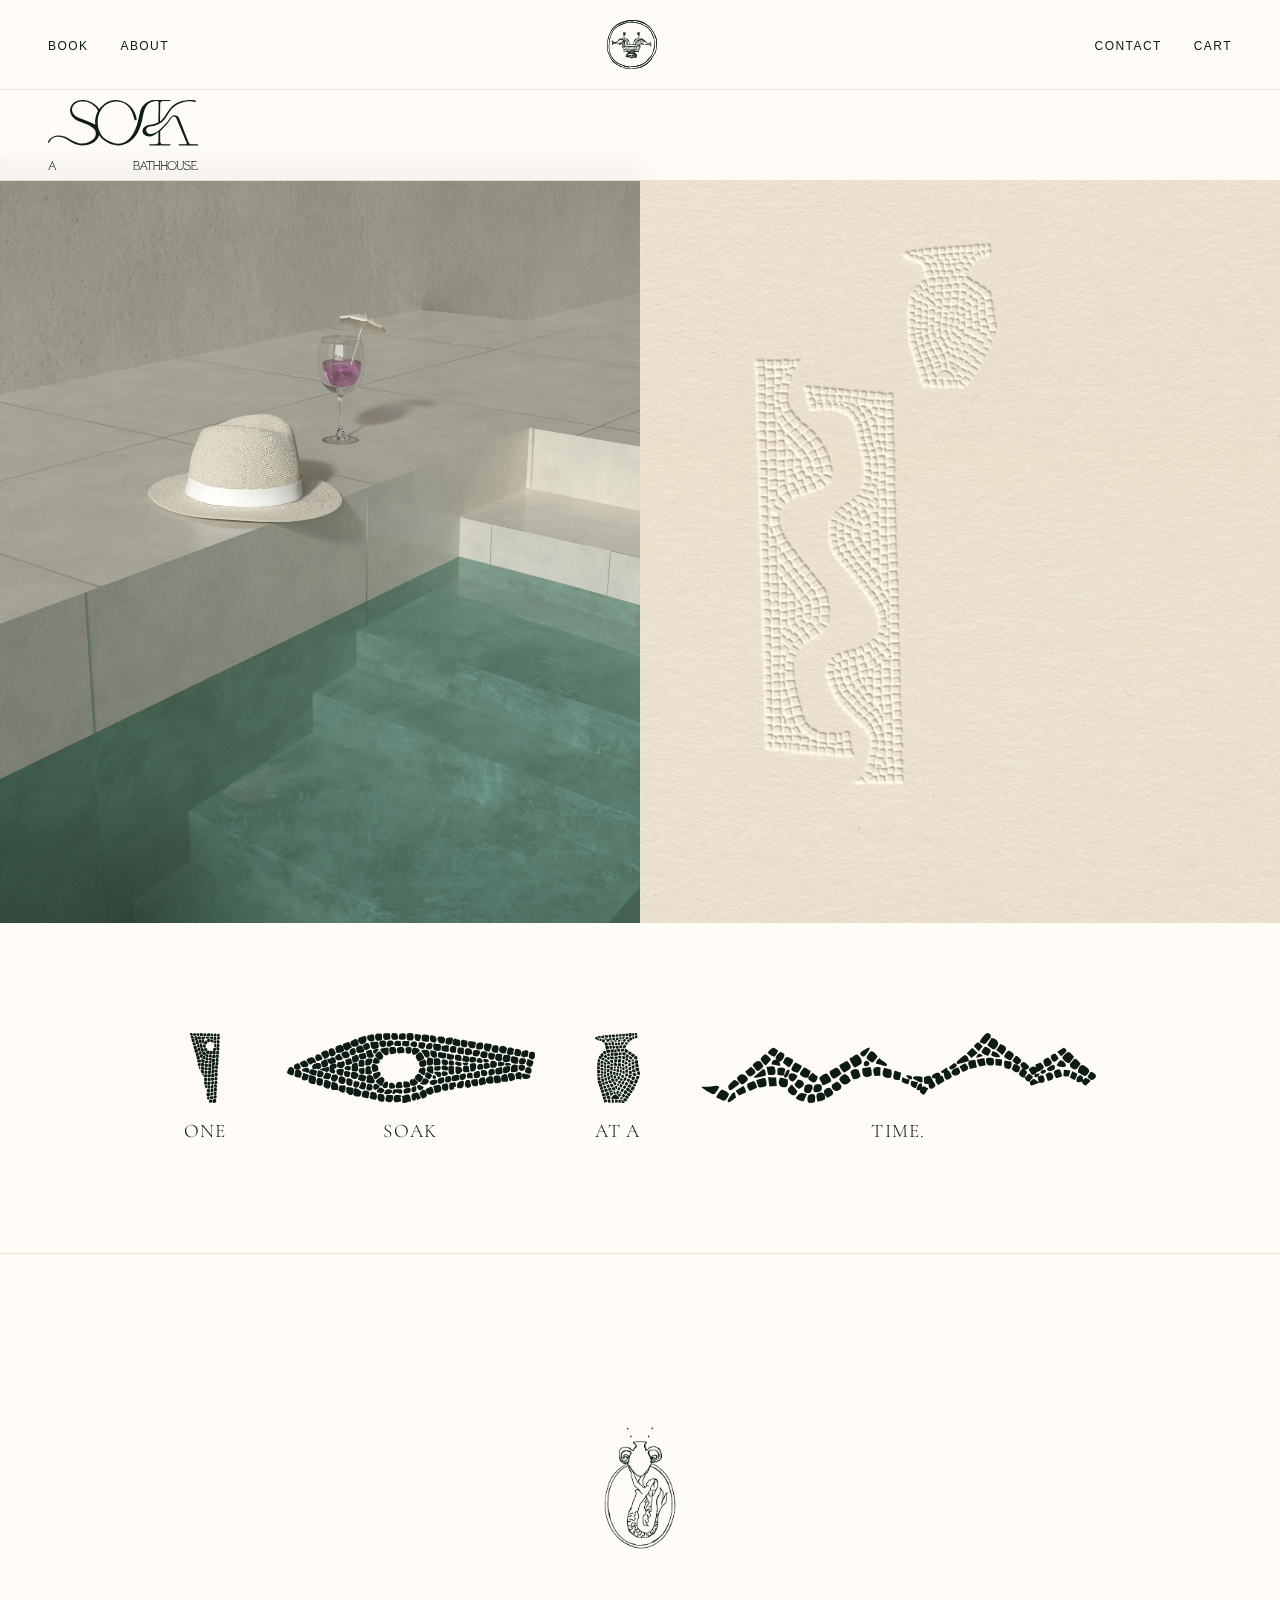
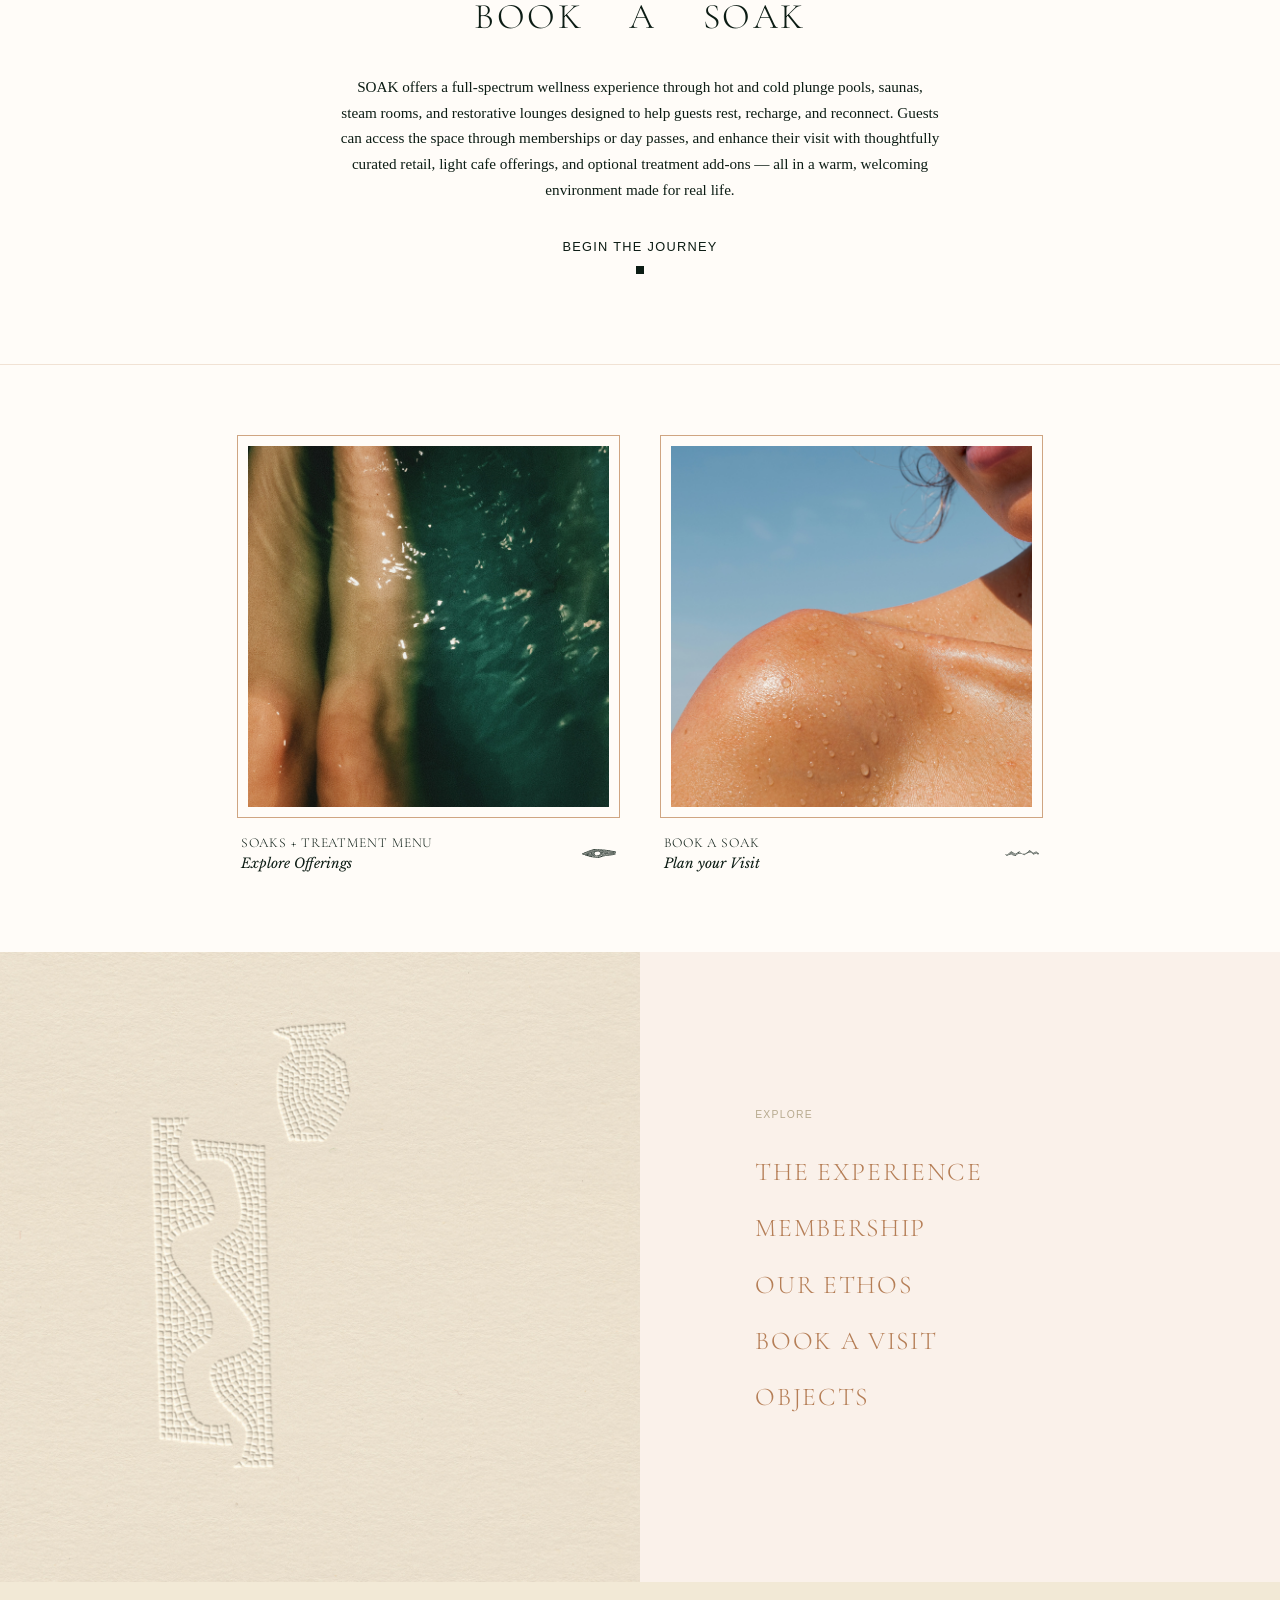
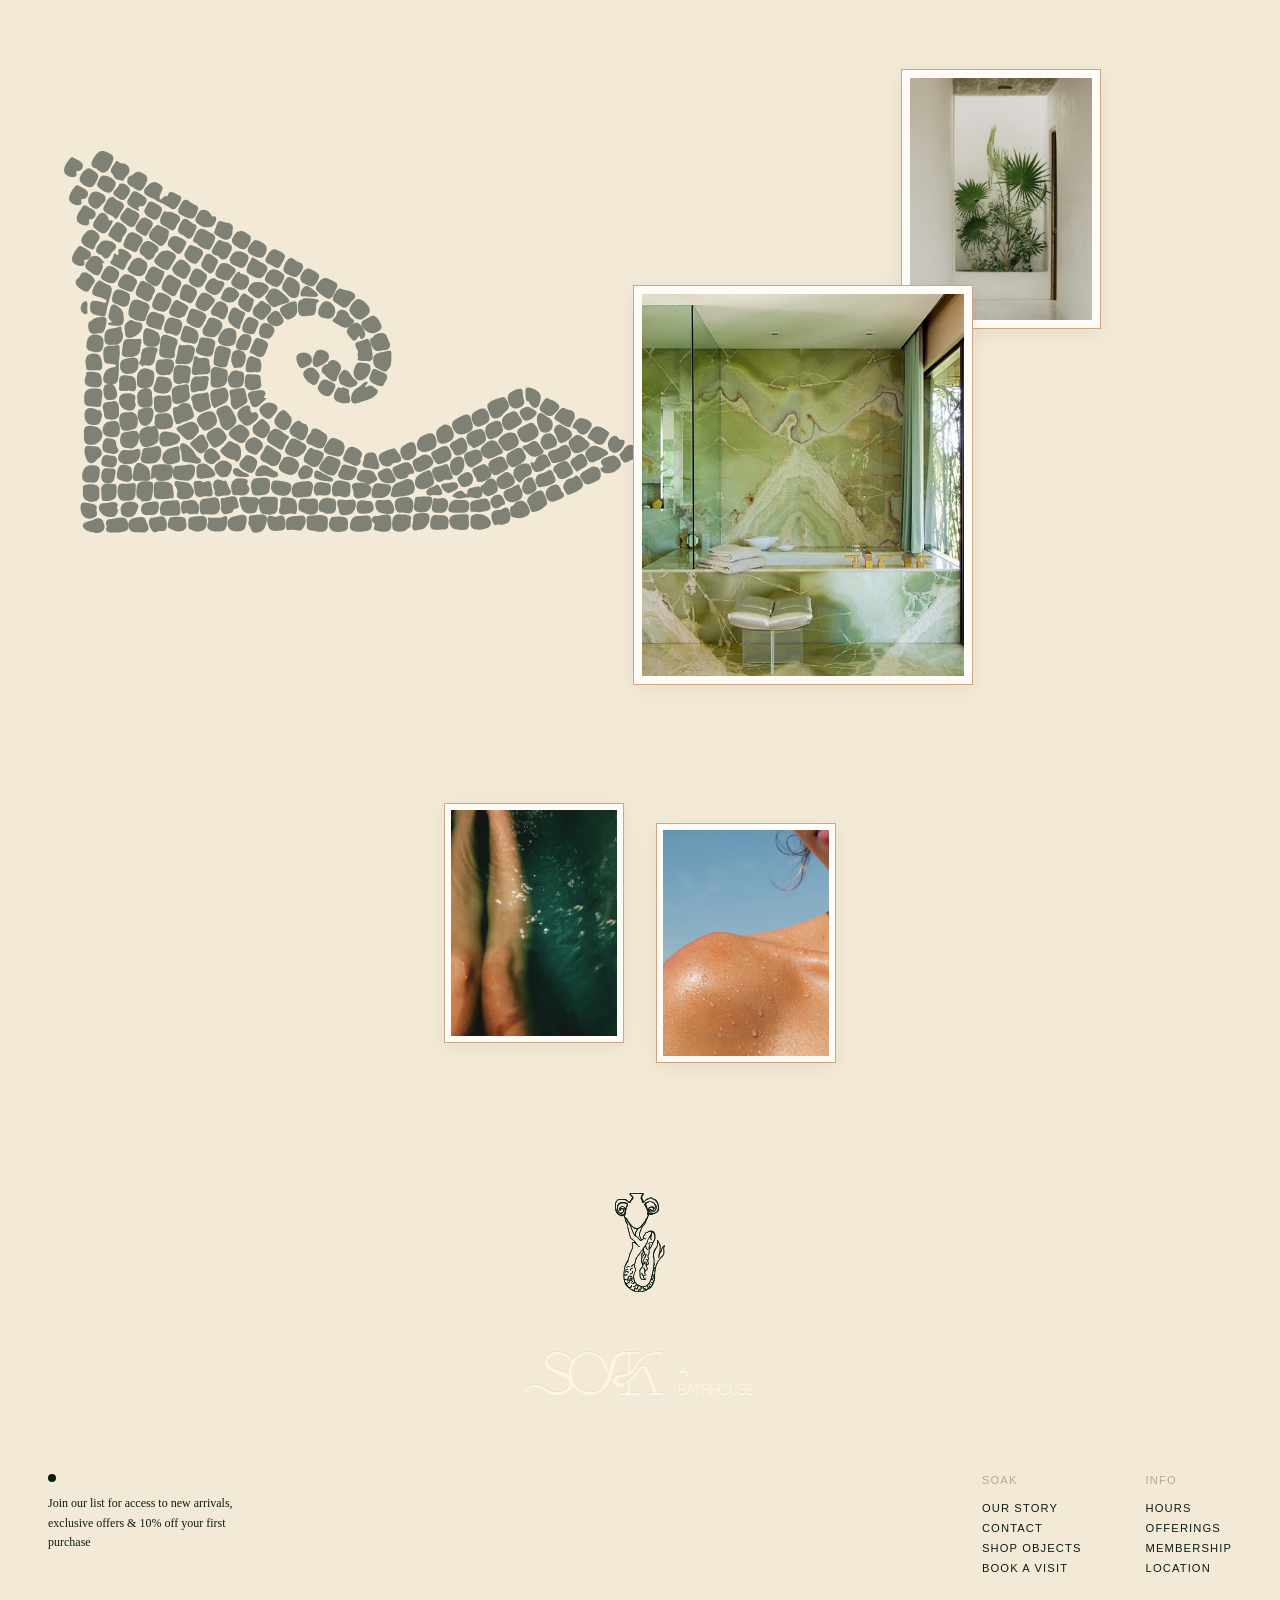
==== commit c5e7cb27: "Fix footer photos: side-by-side layout, swap to female-legs/sweat-female - Footer frames back to fle" ====
--- a/index.html
+++ b/index.html
@@ -27,7 +27,7 @@
   <link rel="preconnect" href="https://fonts.gstatic.com" crossorigin>
   <link href="https://fonts.googleapis.com/css2?family=Cormorant+Garamond:wght@300&family=Libre+Baskerville:ital@1&display=swap" rel="stylesheet">
 
-  <link rel="stylesheet" href="assets/css/style.css?v=8">
+  <link rel="stylesheet" href="assets/css/style.css?v=9">
 
   <!-- Schema.org LocalBusiness -->
   <script type="application/ld+json">
@@ -212,10 +212,10 @@
       <!-- Editorial photos -->
       <div class="footer__photos">
         <div class="frame-border footer__photo-frame footer__photo-frame--left">
-          <img src="assets/images/photography/Sauna-room.jpg" alt="Sauna room at SOAK" loading="lazy">
+          <img src="assets/images/photography/female-legs.jpg" alt="Relaxation at SOAK" loading="lazy">
         </div>
         <div class="frame-border footer__photo-frame footer__photo-frame--right">
-          <img src="assets/images/photography/bath.jpg" alt="Bath at SOAK" loading="lazy">
+          <img src="assets/images/photography/sweat-female.jpg" alt="Sauna experience at SOAK" loading="lazy">
         </div>
       </div>
 
--- a/assets/css/style.css
+++ b/assets/css/style.css
@@ -823,18 +823,17 @@
 
 /* Editorial photos */
 .footer__photos {
-  position: relative;
-  height: 340px;
-  max-width: 500px;
-  margin: 0 auto 60px;
+  display: flex;
+  justify-content: center;
+  gap: 32px;
+  margin-bottom: 60px;
 }
 
 .footer__photo-frame {
   border: 1px solid var(--nude);
-  padding: 8px;
+  padding: 6px;
   background: var(--marble);
   overflow: hidden;
-  position: absolute;
   box-shadow: 0 4px 20px rgba(12, 28, 20, 0.06);
 }
 
@@ -847,19 +846,15 @@
 }
 
 .footer__photo-frame--left {
-  width: 200px;
-  height: 260px;
-  top: 0;
-  left: 60px;
-  z-index: 1;
+  width: 180px;
+  height: 240px;
+  transform: translateY(-10px);
 }
 
 .footer__photo-frame--right {
-  width: 280px;
-  height: 320px;
-  top: 30px;
-  right: 40px;
-  z-index: 2;
+  width: 180px;
+  height: 240px;
+  transform: translateY(10px);
 }
 
 /* Crest + wordmark */
@@ -964,21 +959,14 @@
   }
 
   .footer__photos {
-    height: 280px;
-    max-width: 320px;
-    margin: 0 auto 40px;
-  }
-
-  .footer__photo-frame--left {
+    gap: 20px;
+    margin-bottom: 40px;
+  }
+
+  .footer__photo-frame--left,
+  .footer__photo-frame--right {
     width: 140px;
     height: 180px;
-    left: 0;
-  }
-
-  .footer__photo-frame--right {
-    width: 190px;
-    height: 220px;
-    right: 0;
   }
 
   .footer__photo-frame--left,
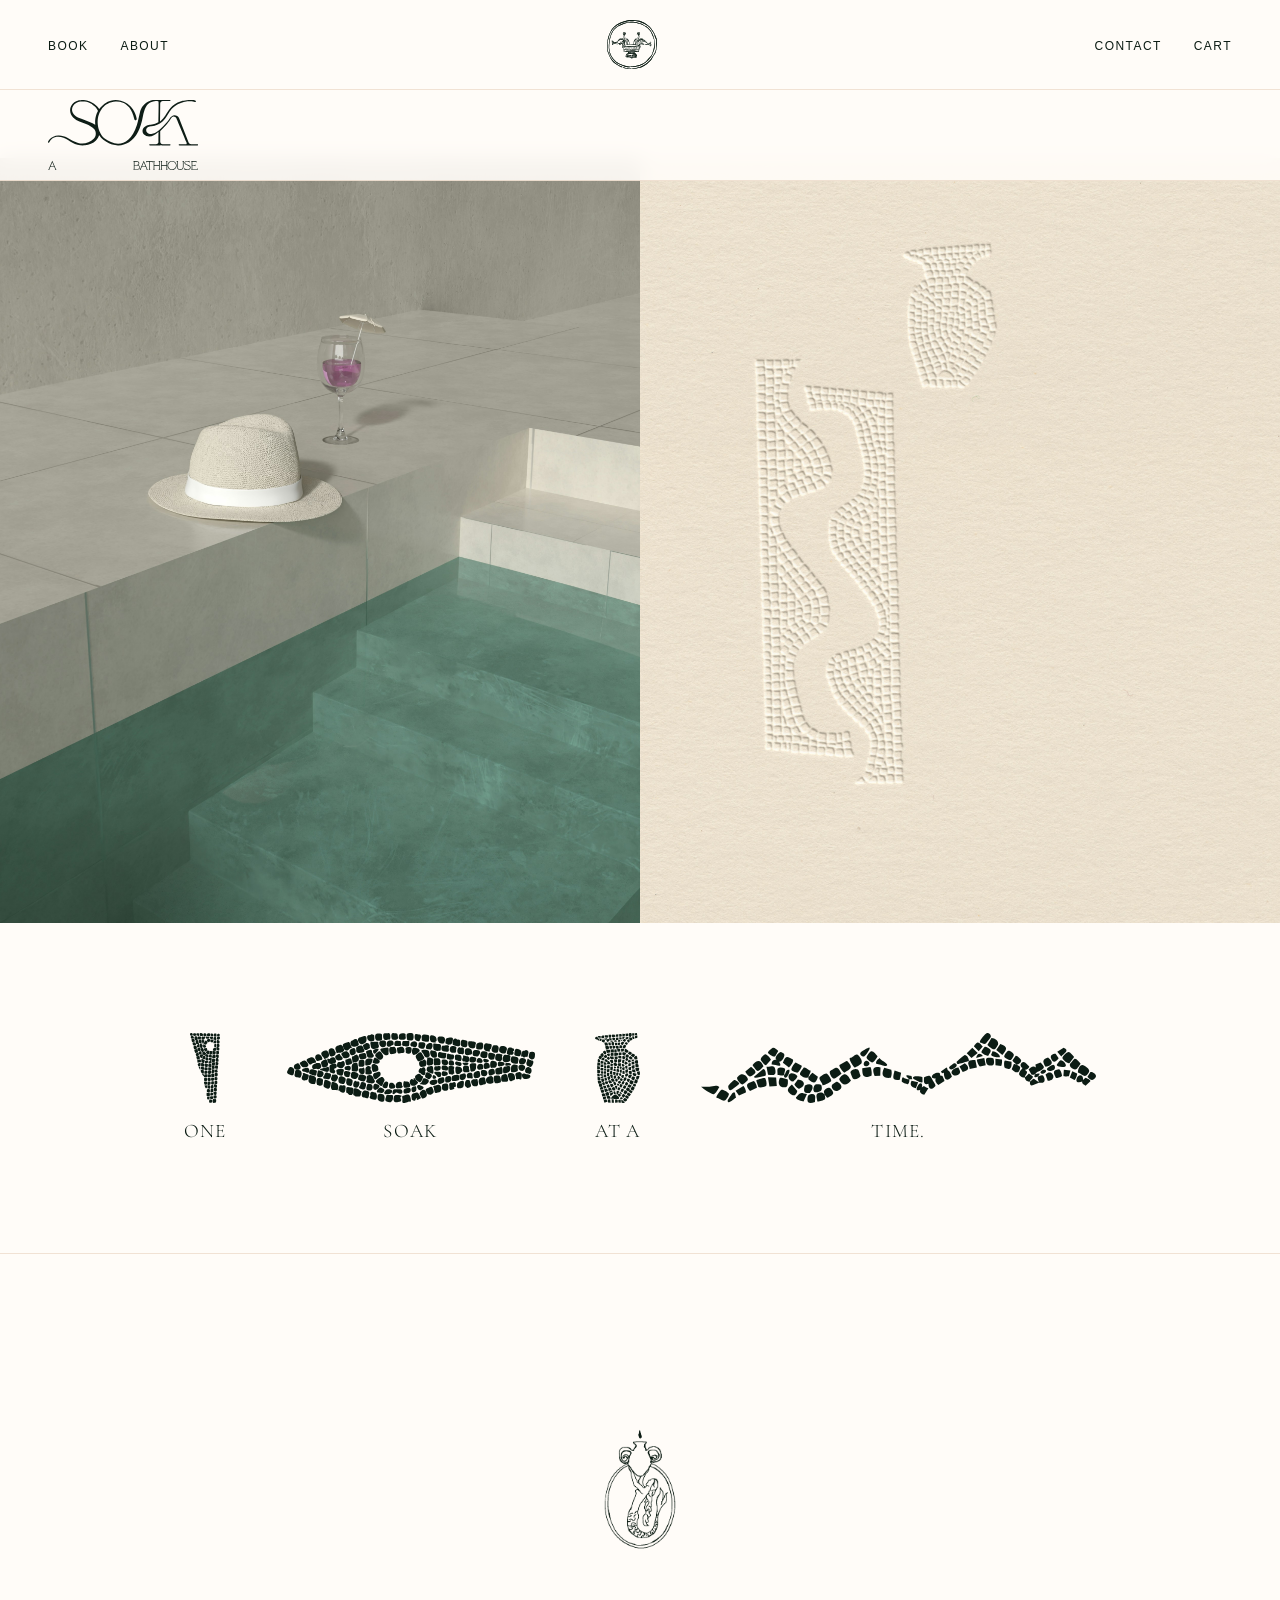
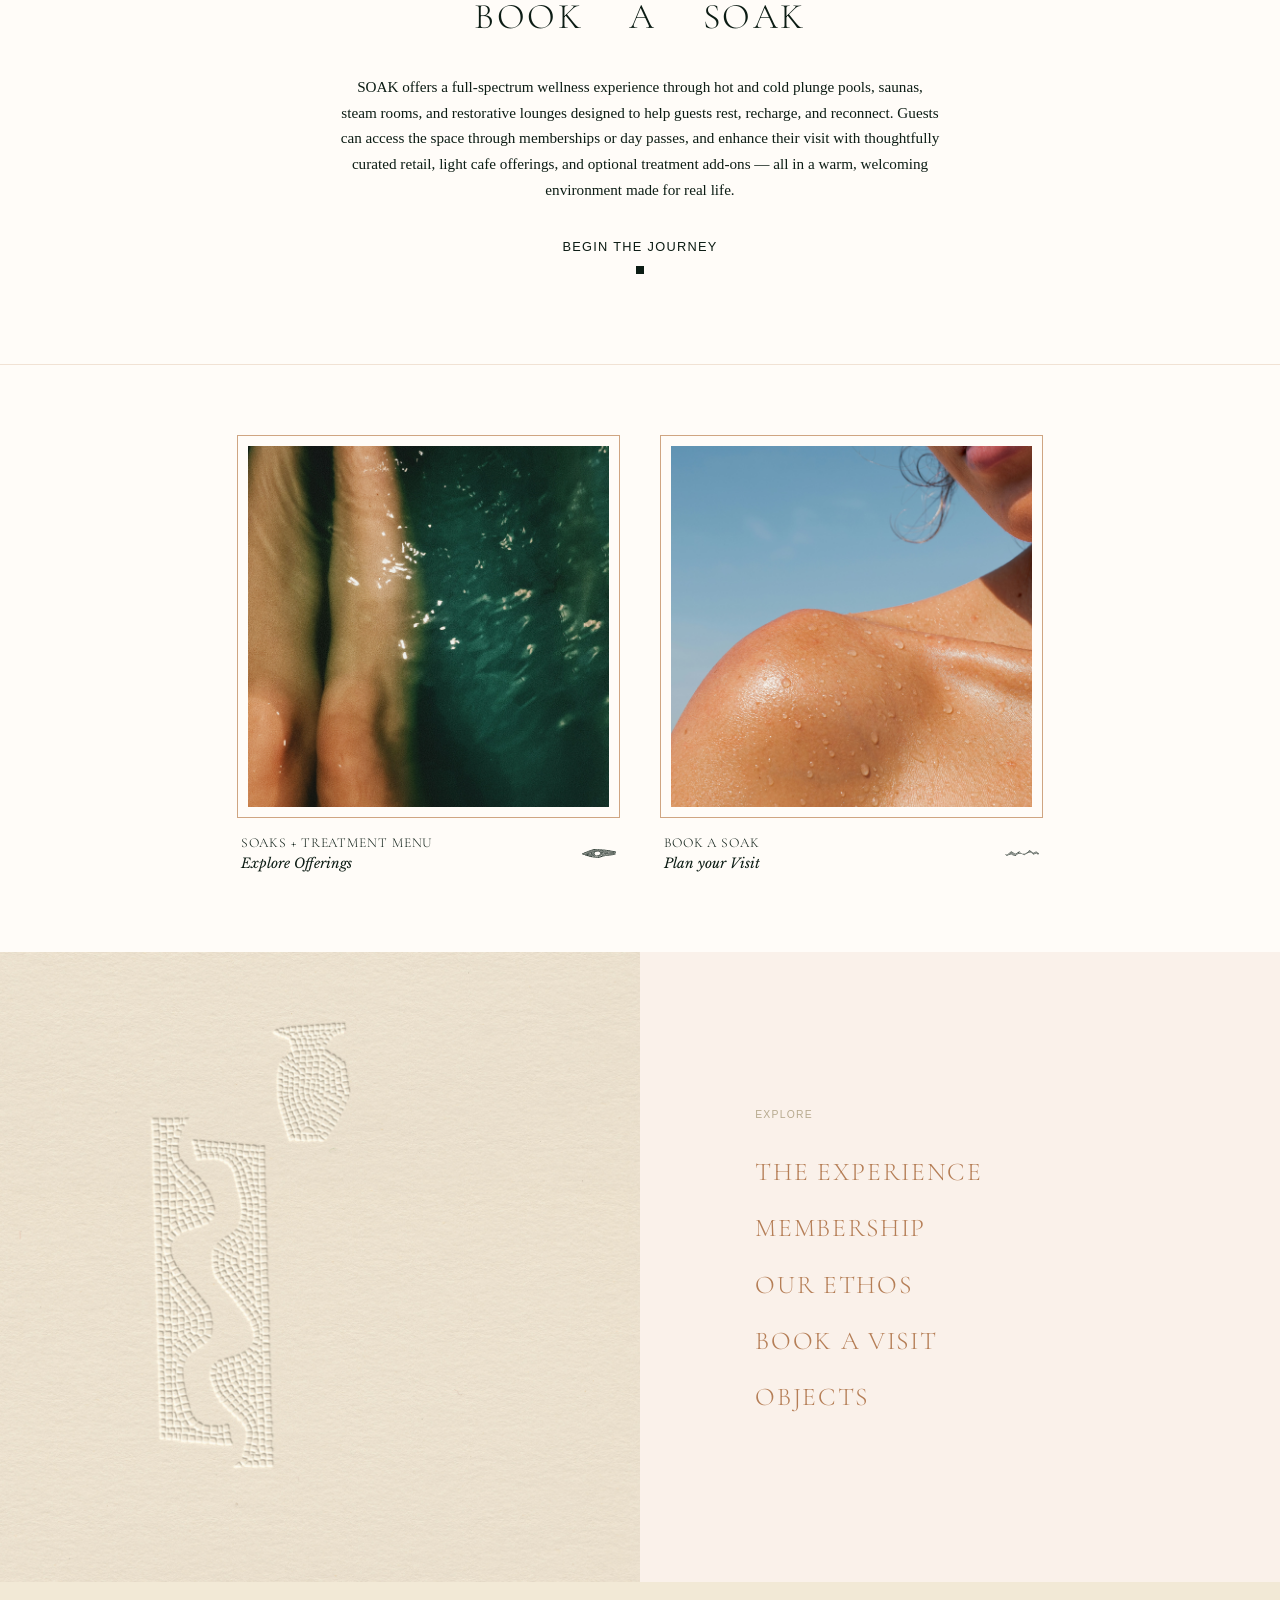
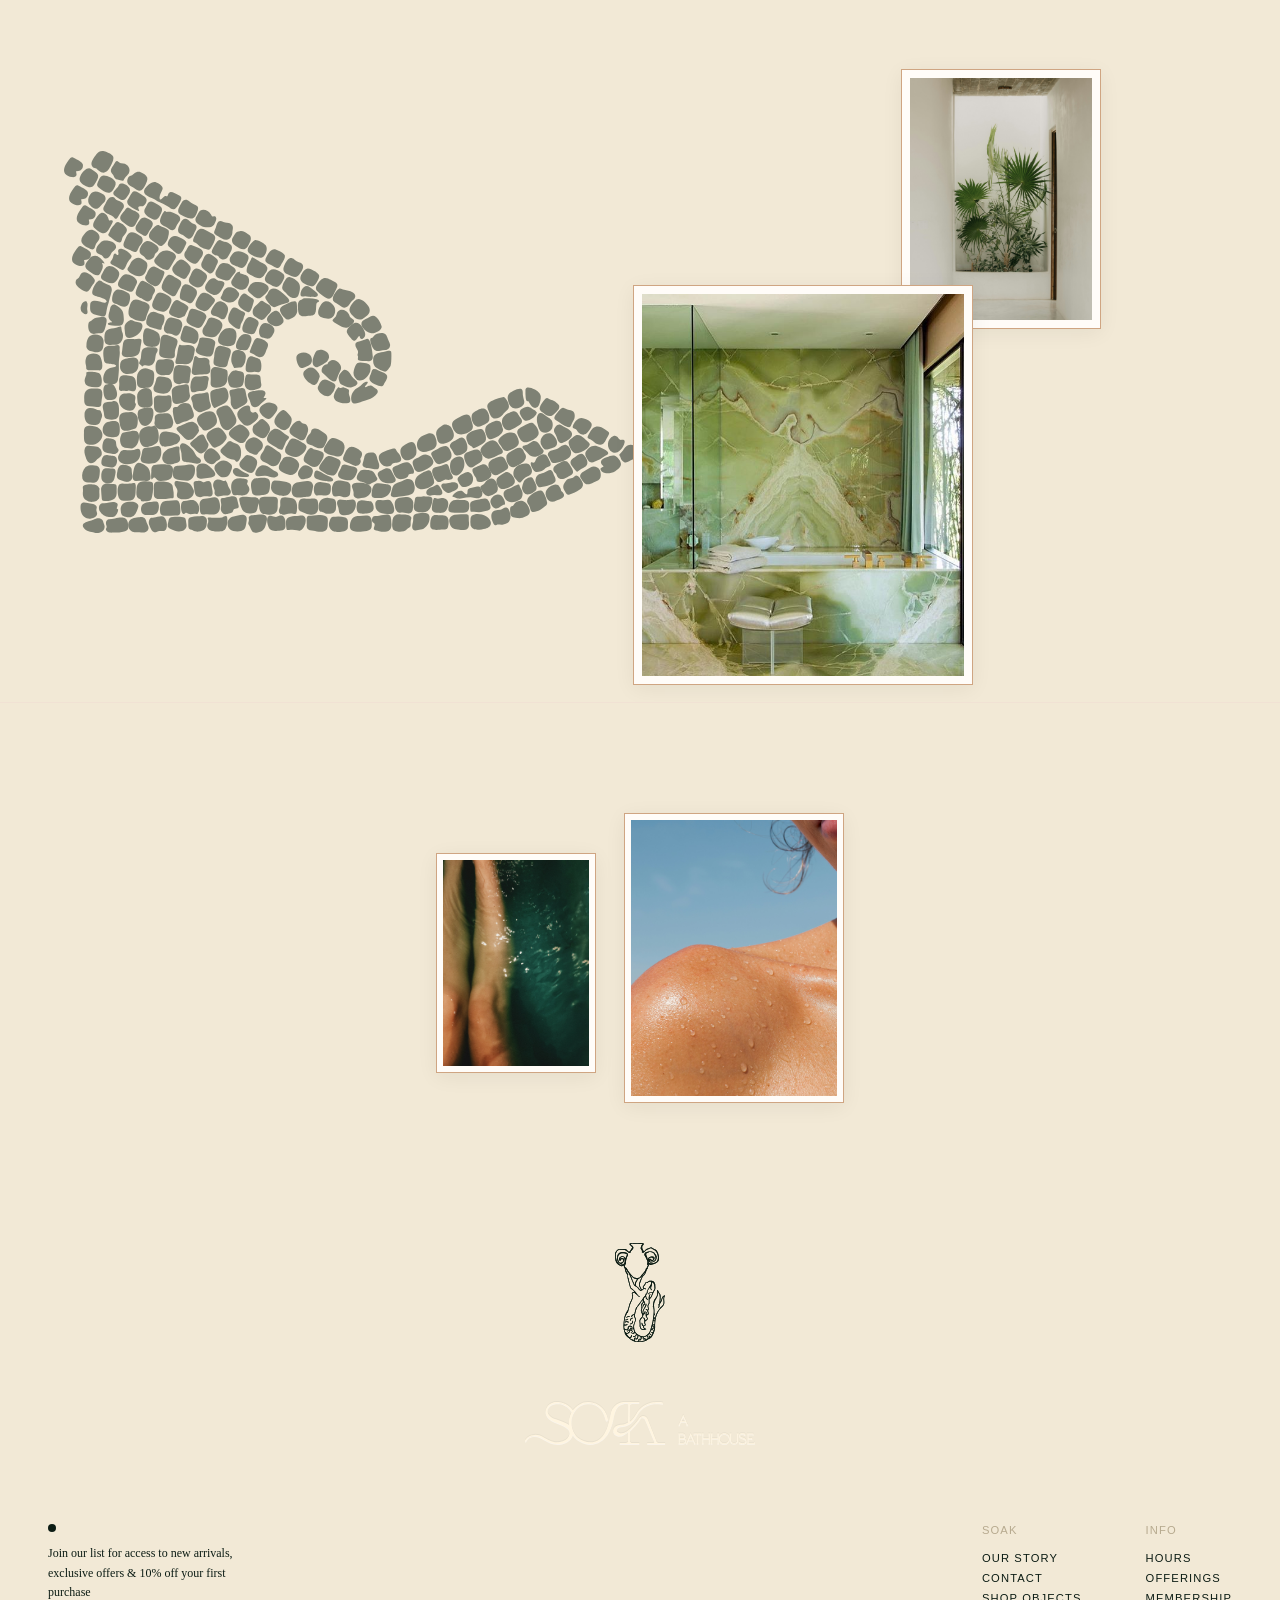
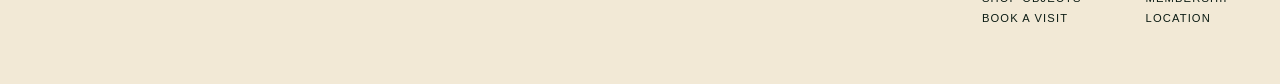
==== commit 40e49677: "Editorial sizing for footer photos: staggered asymmetric layout Left frame smaller (160x220) offset " ====
--- a/index.html
+++ b/index.html
@@ -27,7 +27,7 @@
   <link rel="preconnect" href="https://fonts.gstatic.com" crossorigin>
   <link href="https://fonts.googleapis.com/css2?family=Cormorant+Garamond:wght@300&family=Libre+Baskerville:ital@1&display=swap" rel="stylesheet">
 
-  <link rel="stylesheet" href="assets/css/style.css?v=9">
+  <link rel="stylesheet" href="assets/css/style.css?v=10">
 
   <!-- Schema.org LocalBusiness -->
   <script type="application/ld+json">
--- a/assets/css/style.css
+++ b/assets/css/style.css
@@ -825,7 +825,8 @@
 .footer__photos {
   display: flex;
   justify-content: center;
-  gap: 32px;
+  align-items: flex-start;
+  gap: 28px;
   margin-bottom: 60px;
 }
 
@@ -846,15 +847,14 @@
 }
 
 .footer__photo-frame--left {
-  width: 180px;
-  height: 240px;
-  transform: translateY(-10px);
+  width: 160px;
+  height: 220px;
+  margin-top: 40px;
 }
 
 .footer__photo-frame--right {
-  width: 180px;
-  height: 240px;
-  transform: translateY(10px);
+  width: 220px;
+  height: 290px;
 }
 
 /* Crest + wordmark */
@@ -963,15 +963,15 @@
     margin-bottom: 40px;
   }
 
-  .footer__photo-frame--left,
+  .footer__photo-frame--left {
+    width: 120px;
+    height: 160px;
+    margin-top: 24px;
+  }
+
   .footer__photo-frame--right {
-    width: 140px;
-    height: 180px;
-  }
-
-  .footer__photo-frame--left,
-  .footer__photo-frame--right {
-    transform: none;
+    width: 160px;
+    height: 210px;
   }
 
   .footer__wordmark {
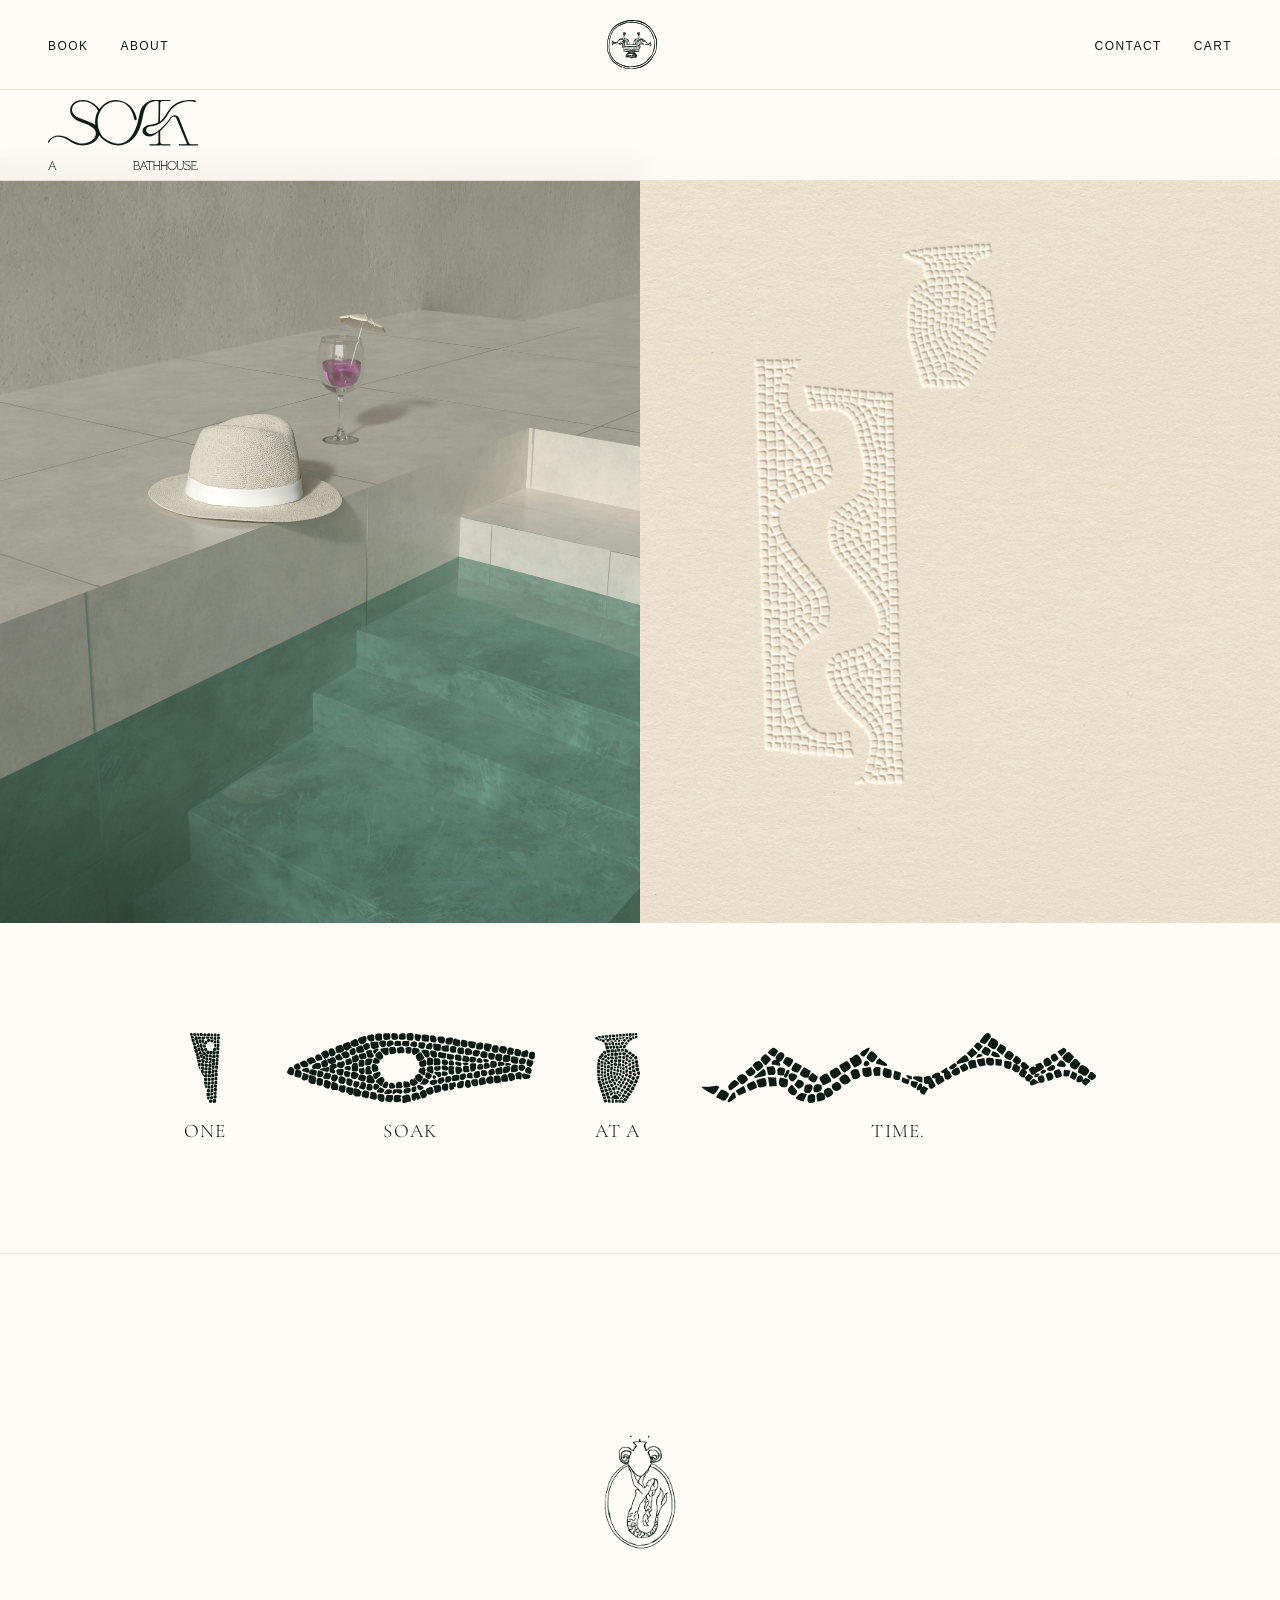
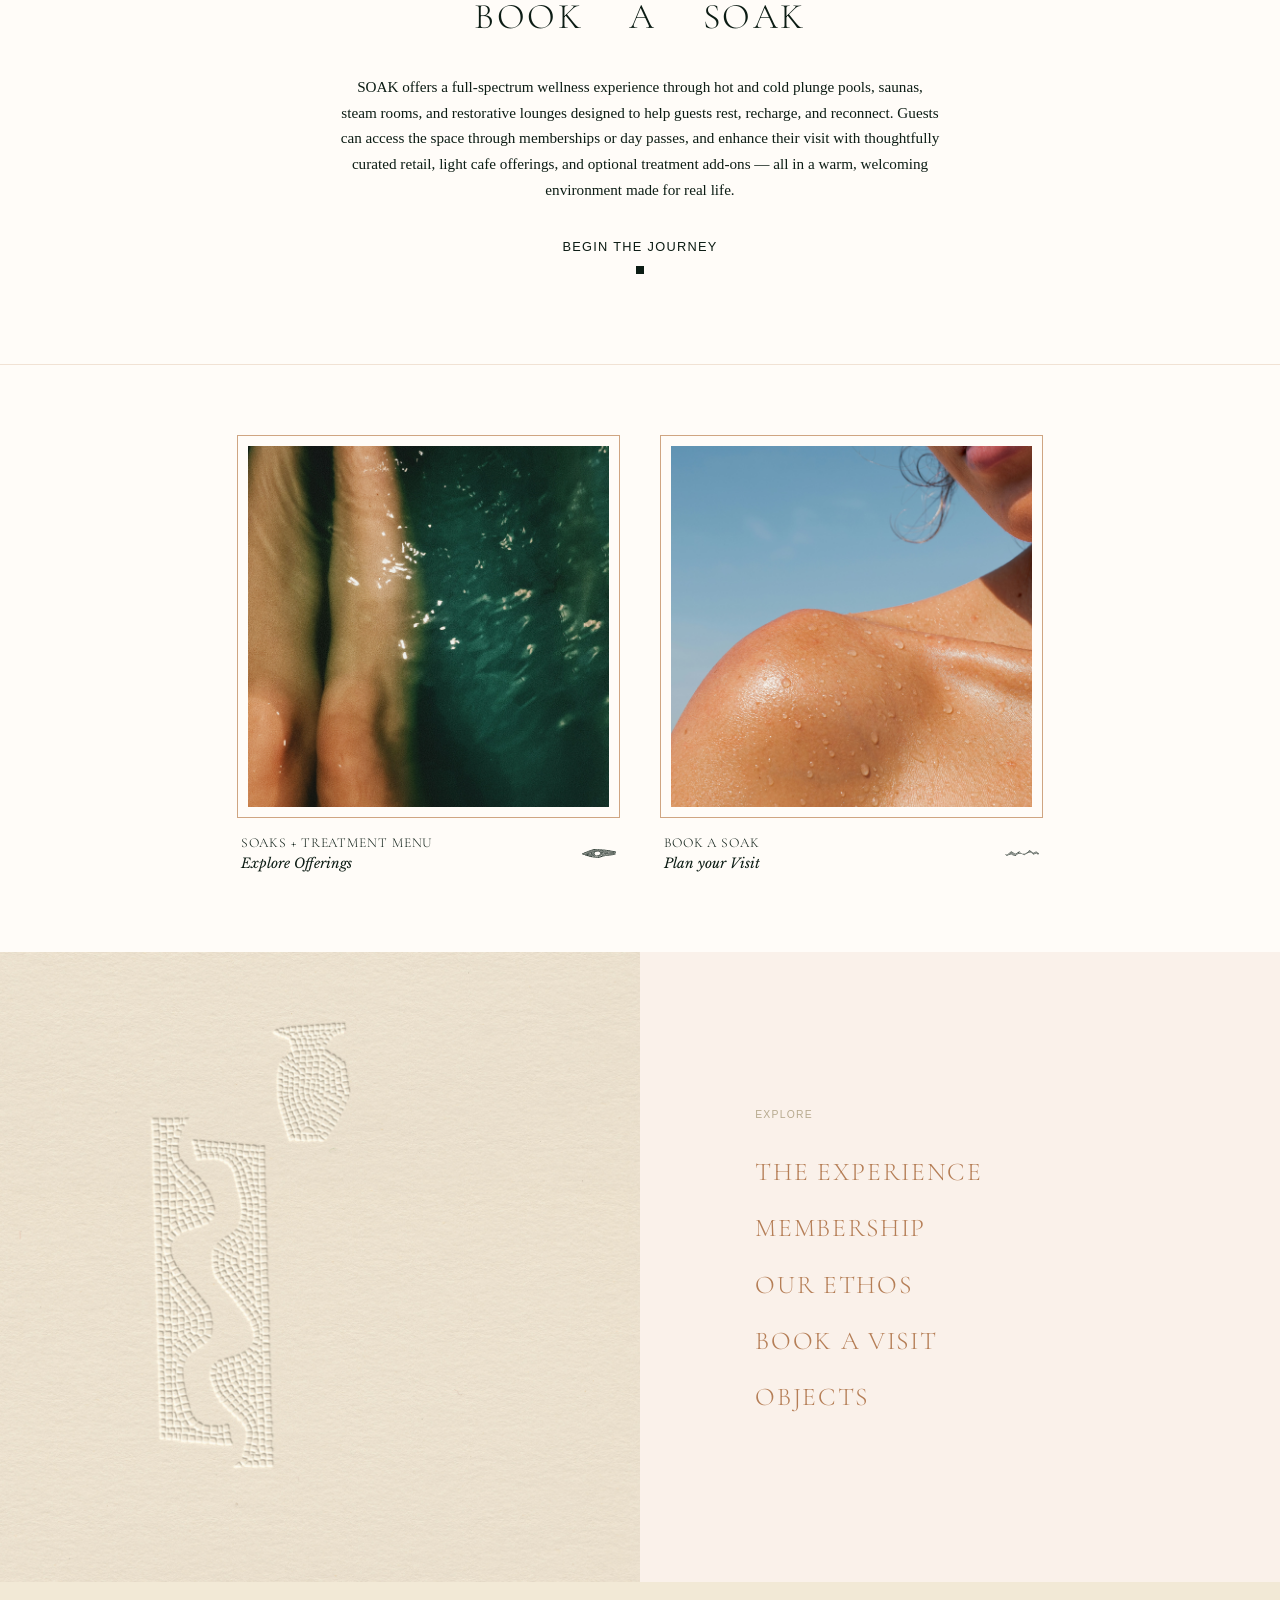
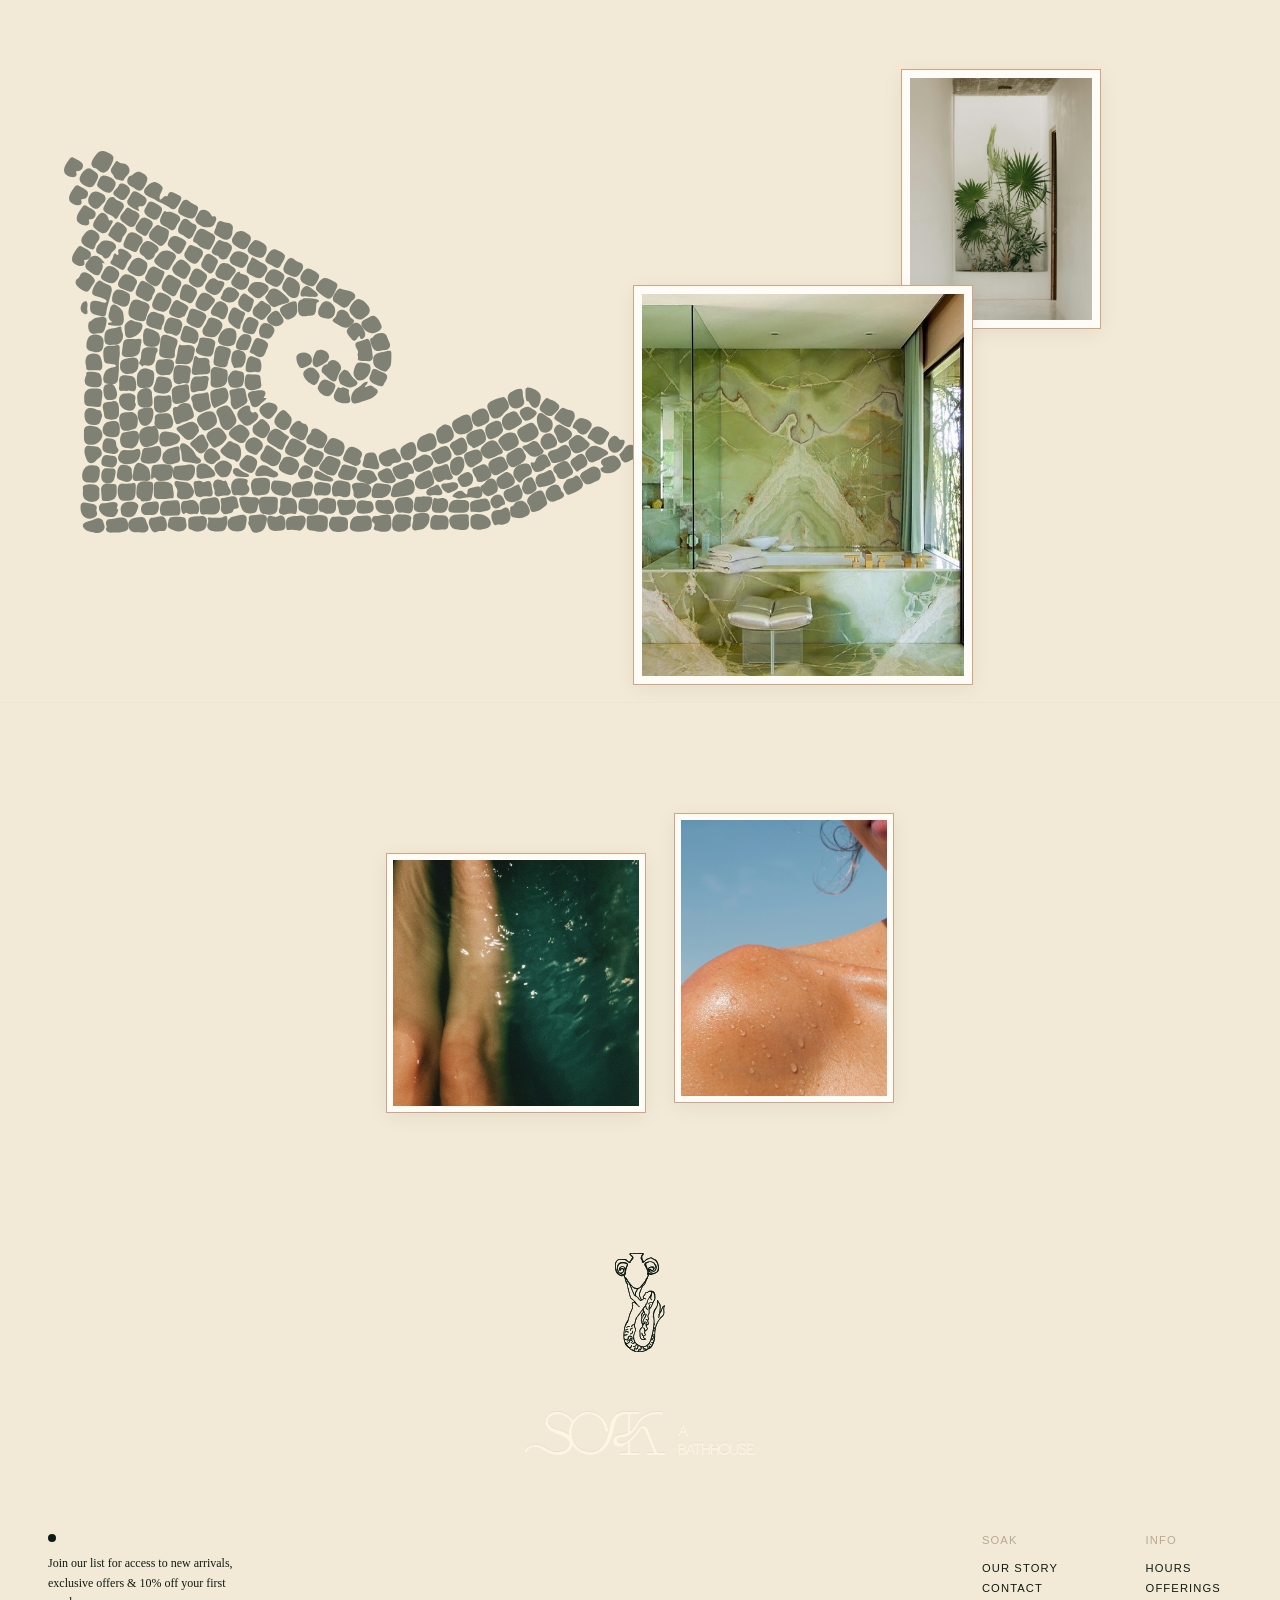
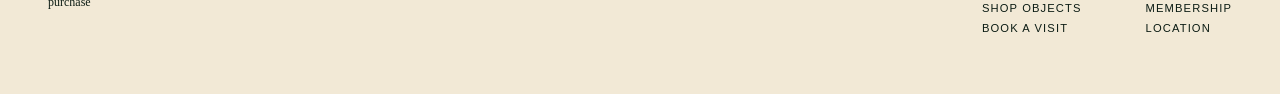
==== commit f6b05b6c: "Make left footer photo (legs) larger and square 260x260 Enlarged the left editorial frame to a 260x2" ====
--- a/index.html
+++ b/index.html
@@ -27,7 +27,7 @@
   <link rel="preconnect" href="https://fonts.gstatic.com" crossorigin>
   <link href="https://fonts.googleapis.com/css2?family=Cormorant+Garamond:wght@300&family=Libre+Baskerville:ital@1&display=swap" rel="stylesheet">
 
-  <link rel="stylesheet" href="assets/css/style.css?v=10">
+  <link rel="stylesheet" href="assets/css/style.css?v=11">
 
   <!-- Schema.org LocalBusiness -->
   <script type="application/ld+json">
--- a/assets/css/style.css
+++ b/assets/css/style.css
@@ -847,8 +847,8 @@
 }
 
 .footer__photo-frame--left {
-  width: 160px;
-  height: 220px;
+  width: 260px;
+  height: 260px;
   margin-top: 40px;
 }
 
@@ -964,8 +964,8 @@
   }
 
   .footer__photo-frame--left {
-    width: 120px;
-    height: 160px;
+    width: 180px;
+    height: 180px;
     margin-top: 24px;
   }
 
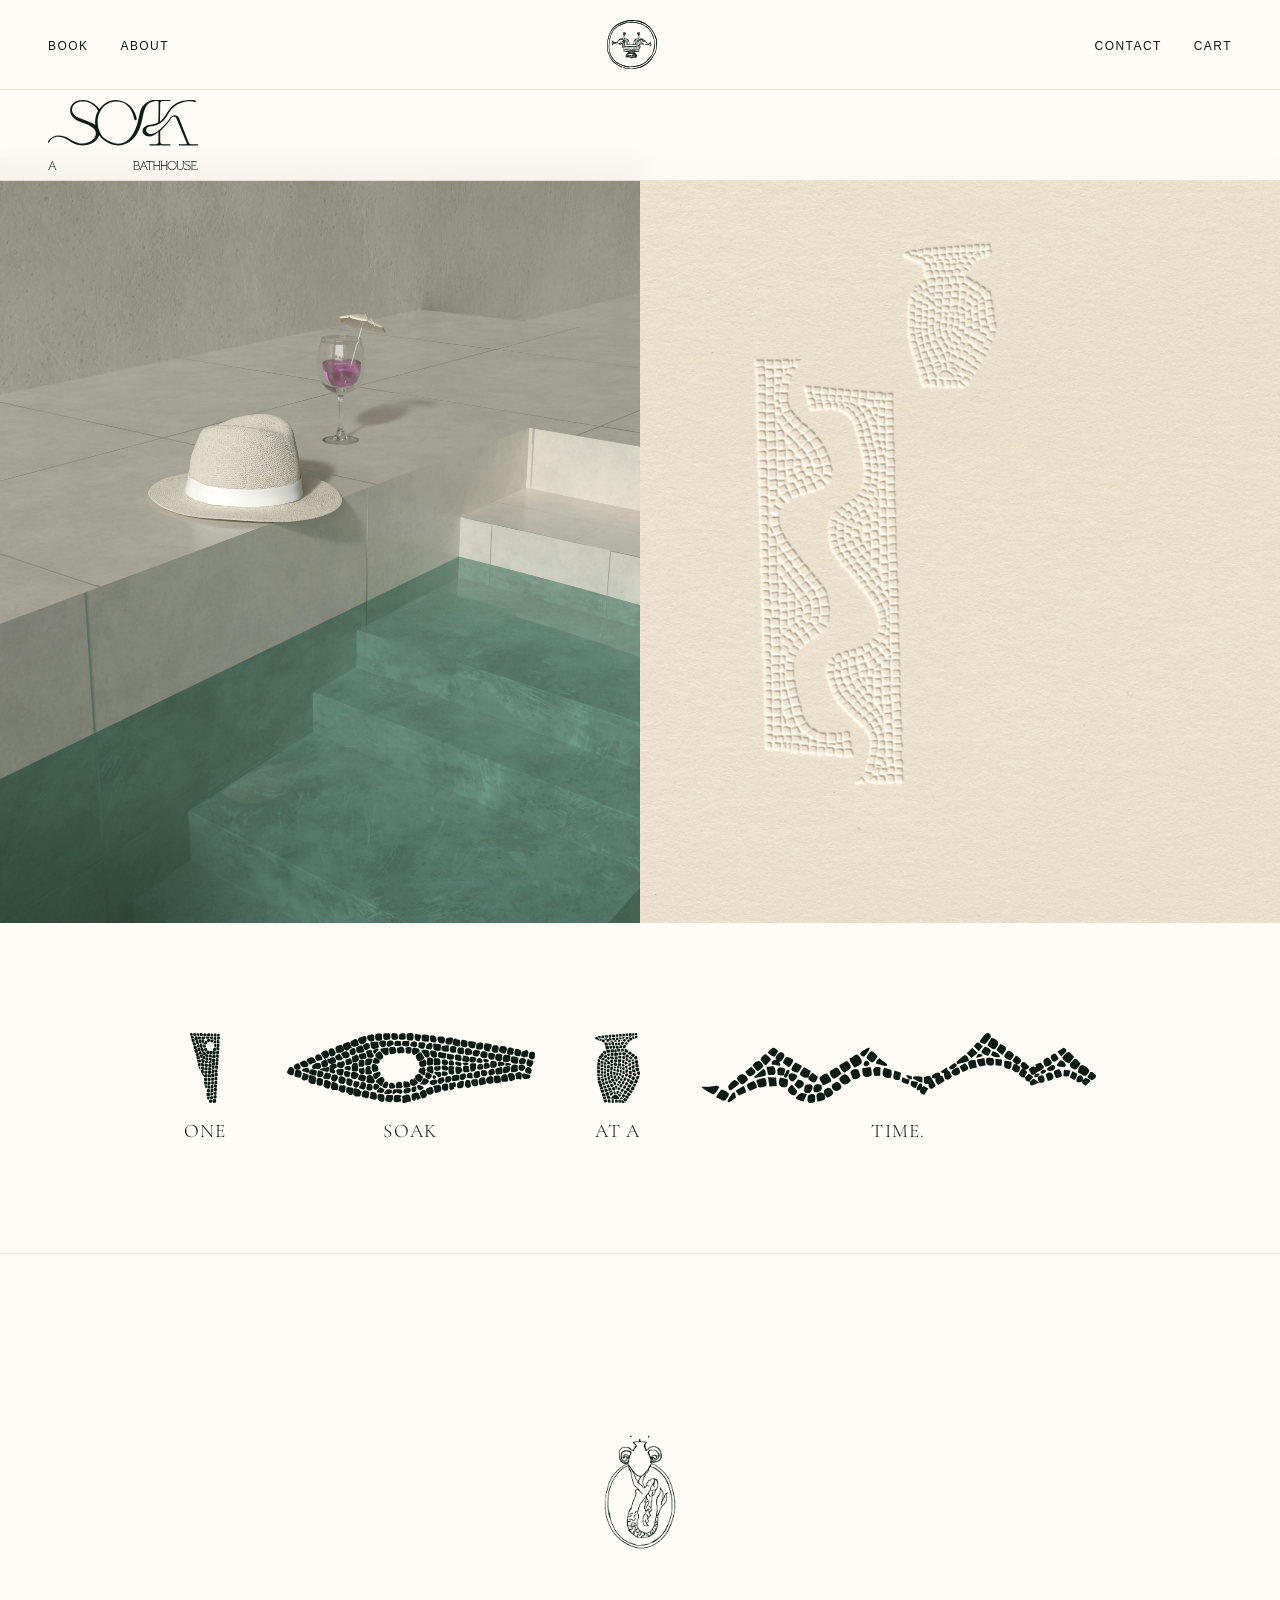
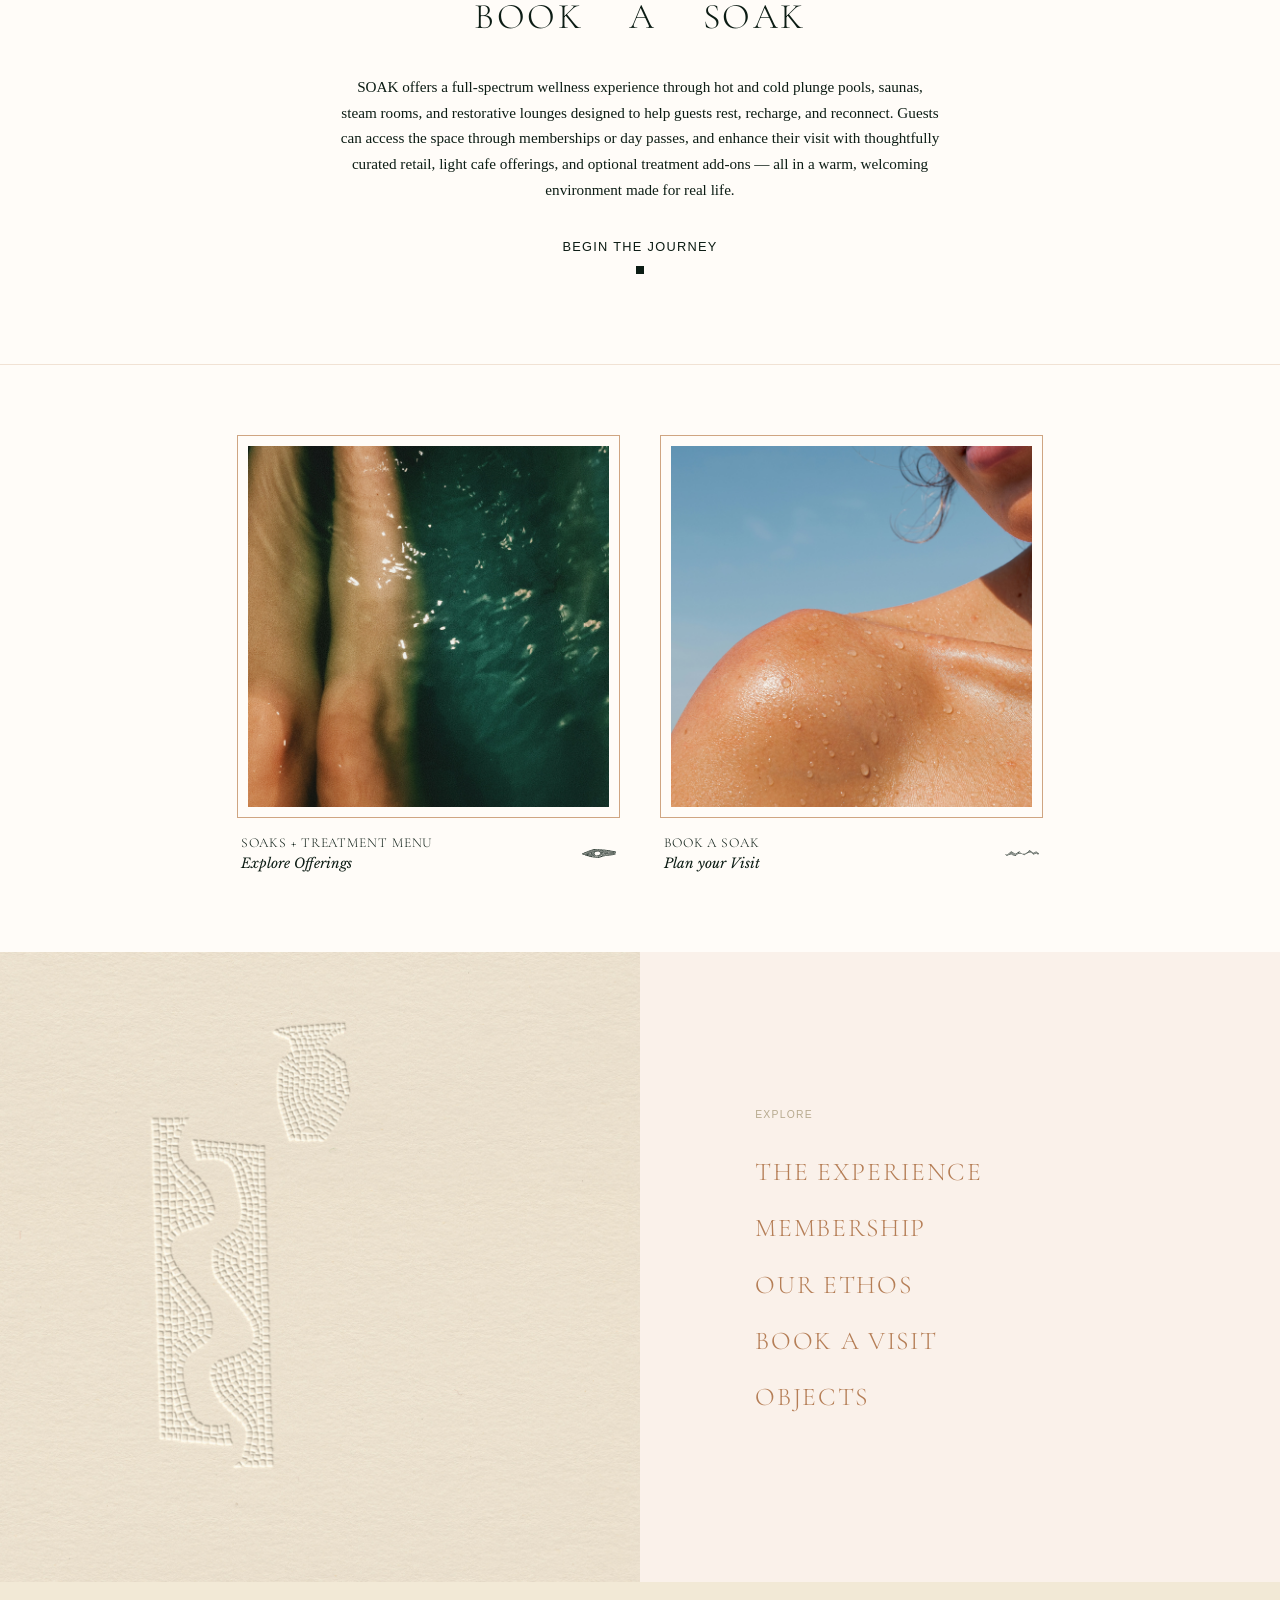
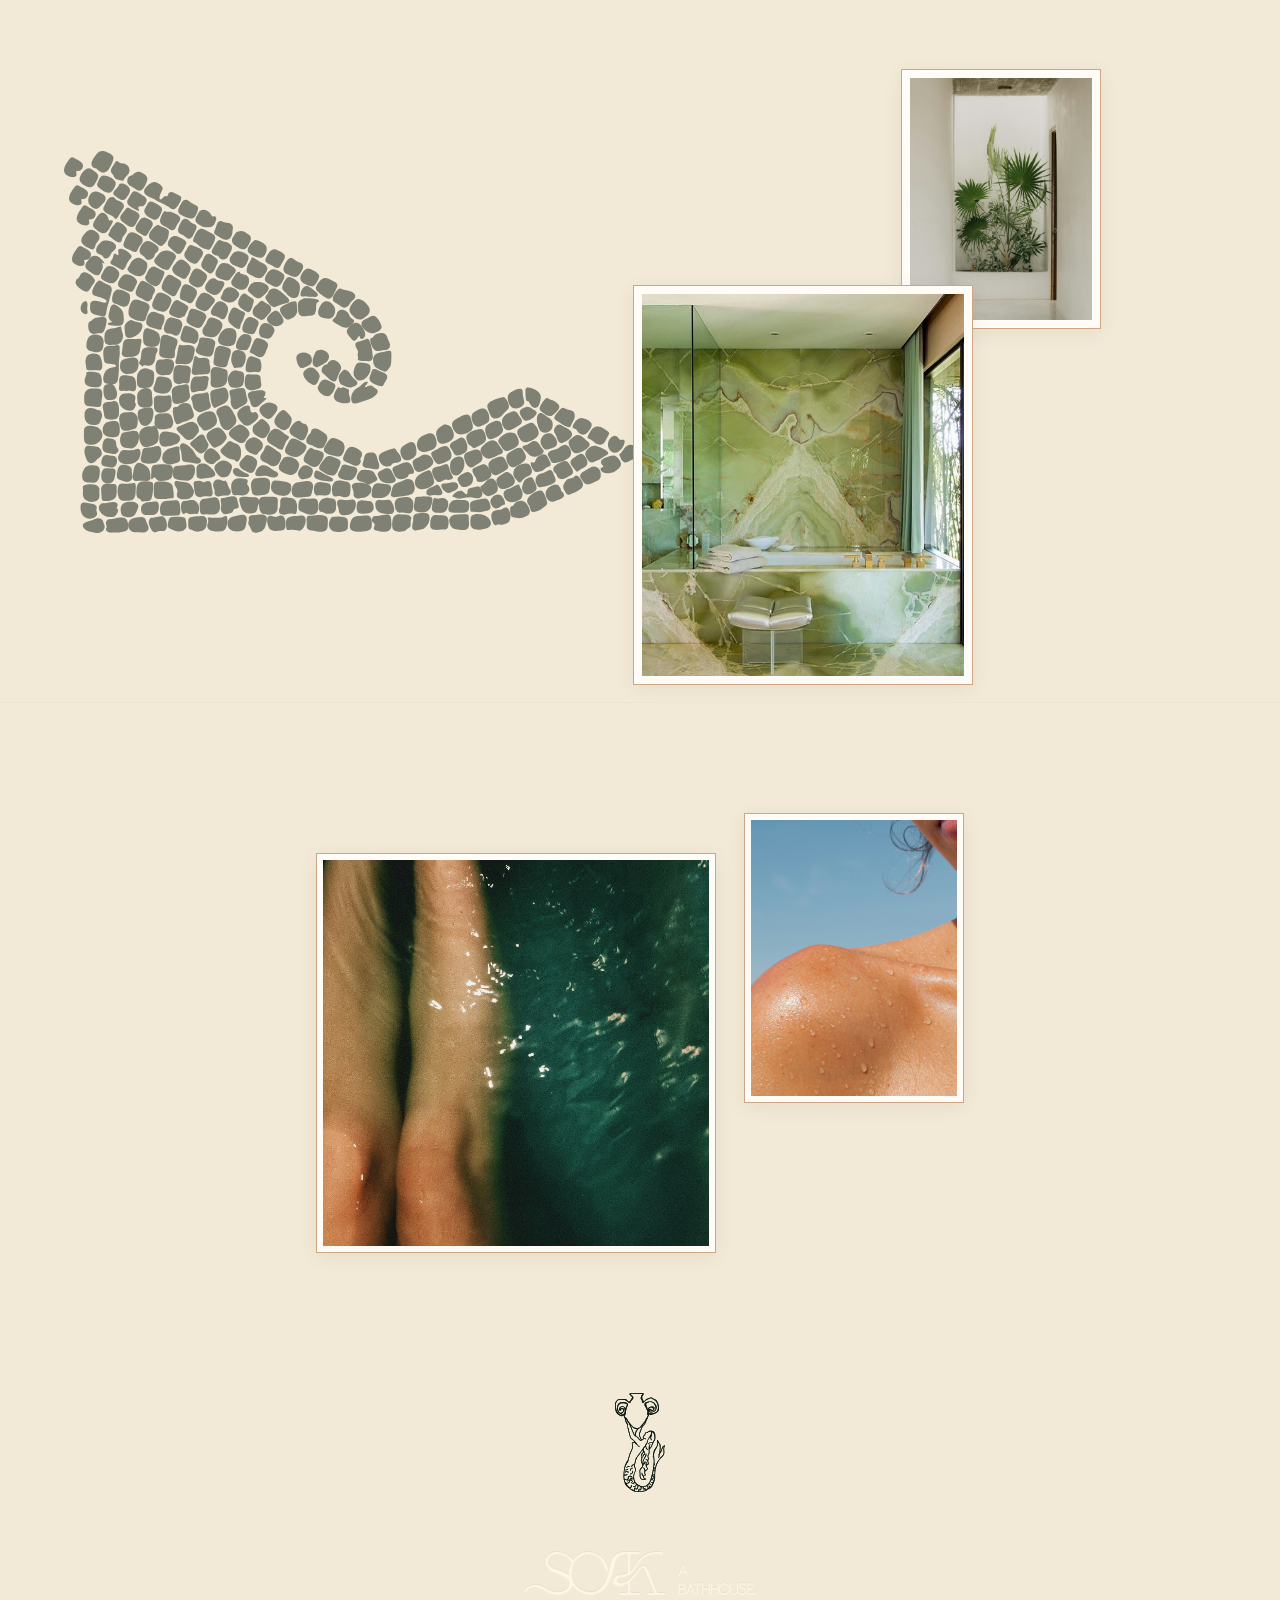
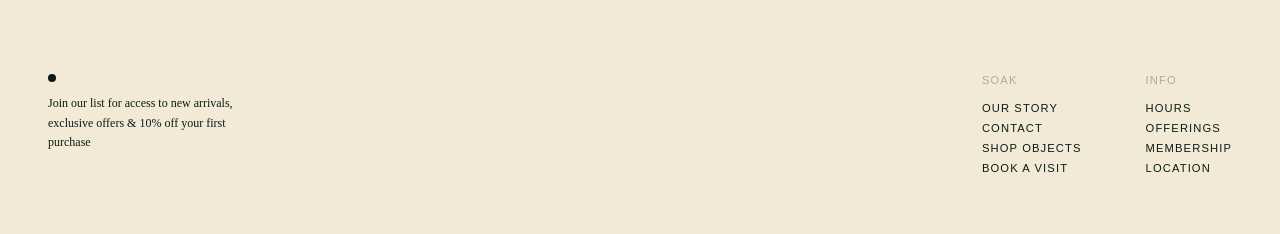
==== commit 88d01d8a: "Increase left footer photo to 400x400 https://claude.ai/code/session_01WeajC6GY9pMA2y6pVqH1Mo" ====
--- a/index.html
+++ b/index.html
@@ -27,7 +27,7 @@
   <link rel="preconnect" href="https://fonts.gstatic.com" crossorigin>
   <link href="https://fonts.googleapis.com/css2?family=Cormorant+Garamond:wght@300&family=Libre+Baskerville:ital@1&display=swap" rel="stylesheet">
 
-  <link rel="stylesheet" href="assets/css/style.css?v=11">
+  <link rel="stylesheet" href="assets/css/style.css?v=12">
 
   <!-- Schema.org LocalBusiness -->
   <script type="application/ld+json">
--- a/assets/css/style.css
+++ b/assets/css/style.css
@@ -847,8 +847,8 @@
 }
 
 .footer__photo-frame--left {
-  width: 260px;
-  height: 260px;
+  width: 400px;
+  height: 400px;
   margin-top: 40px;
 }
 
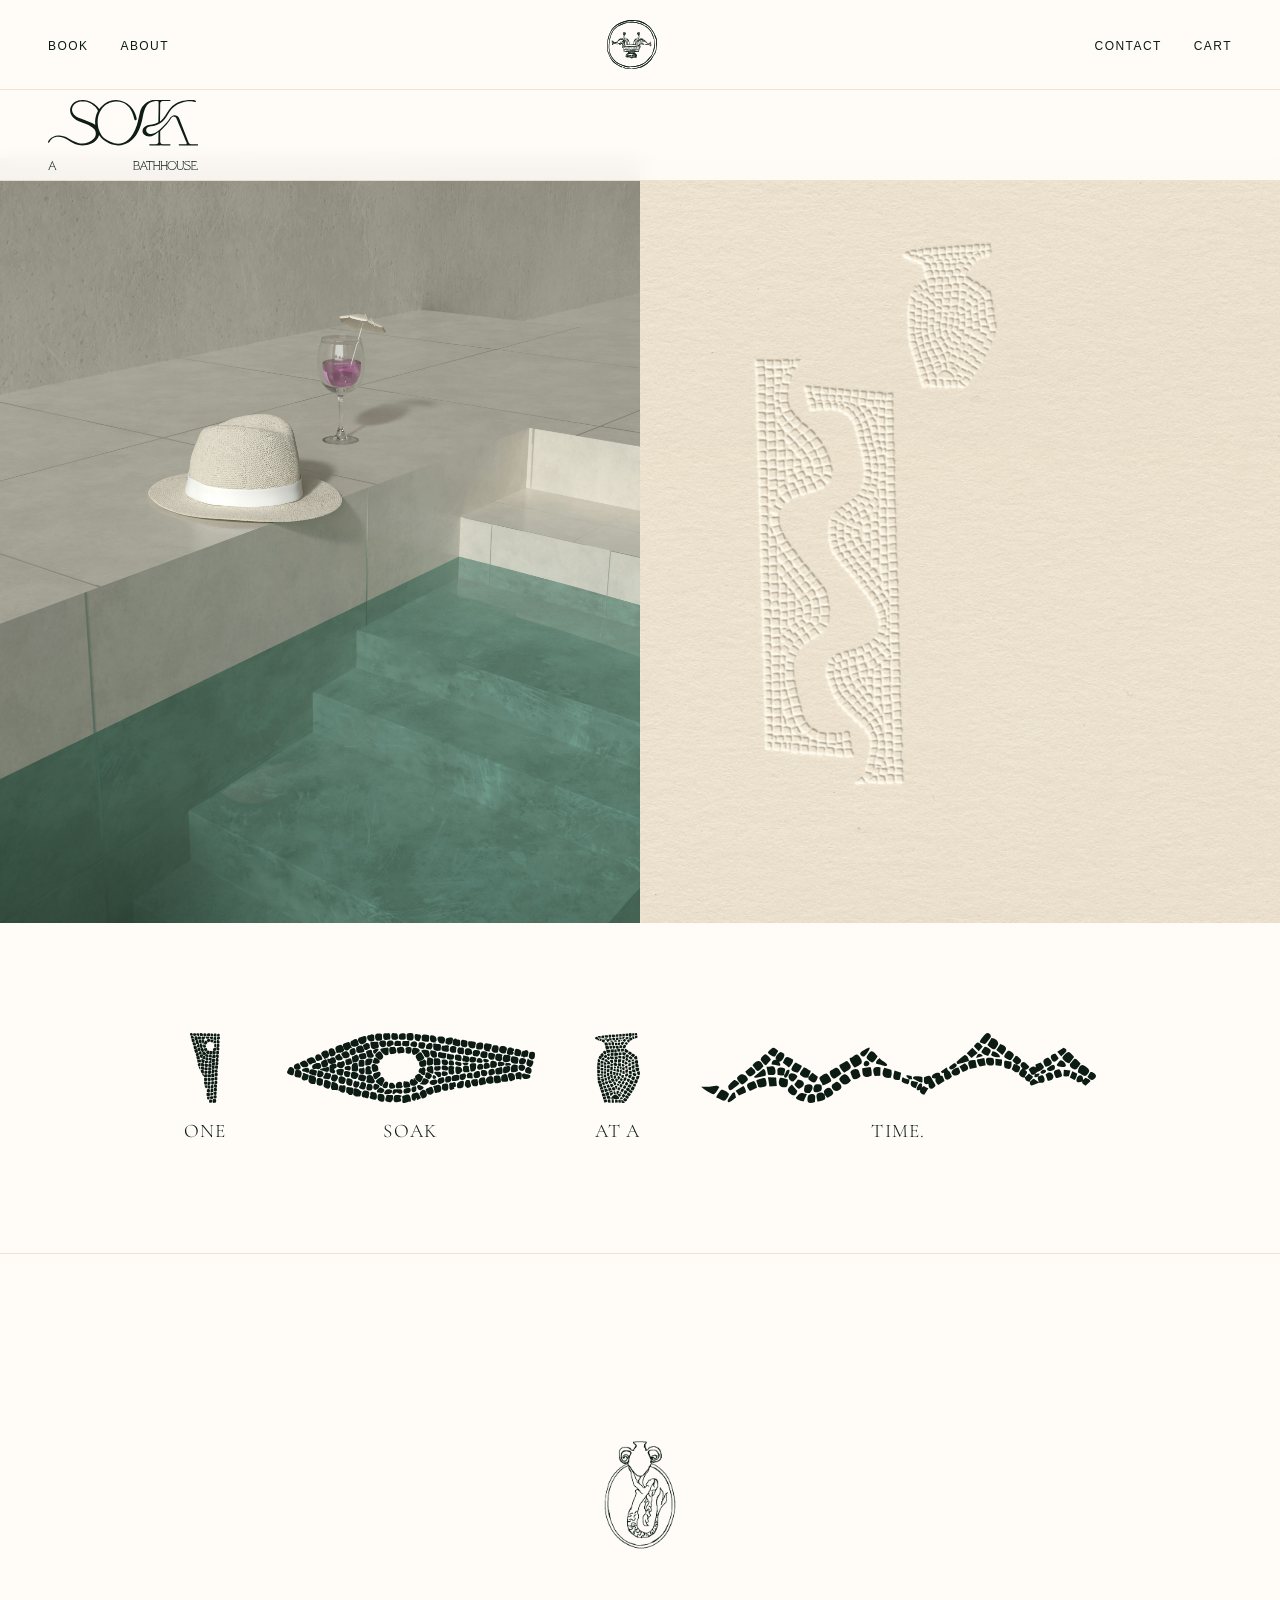
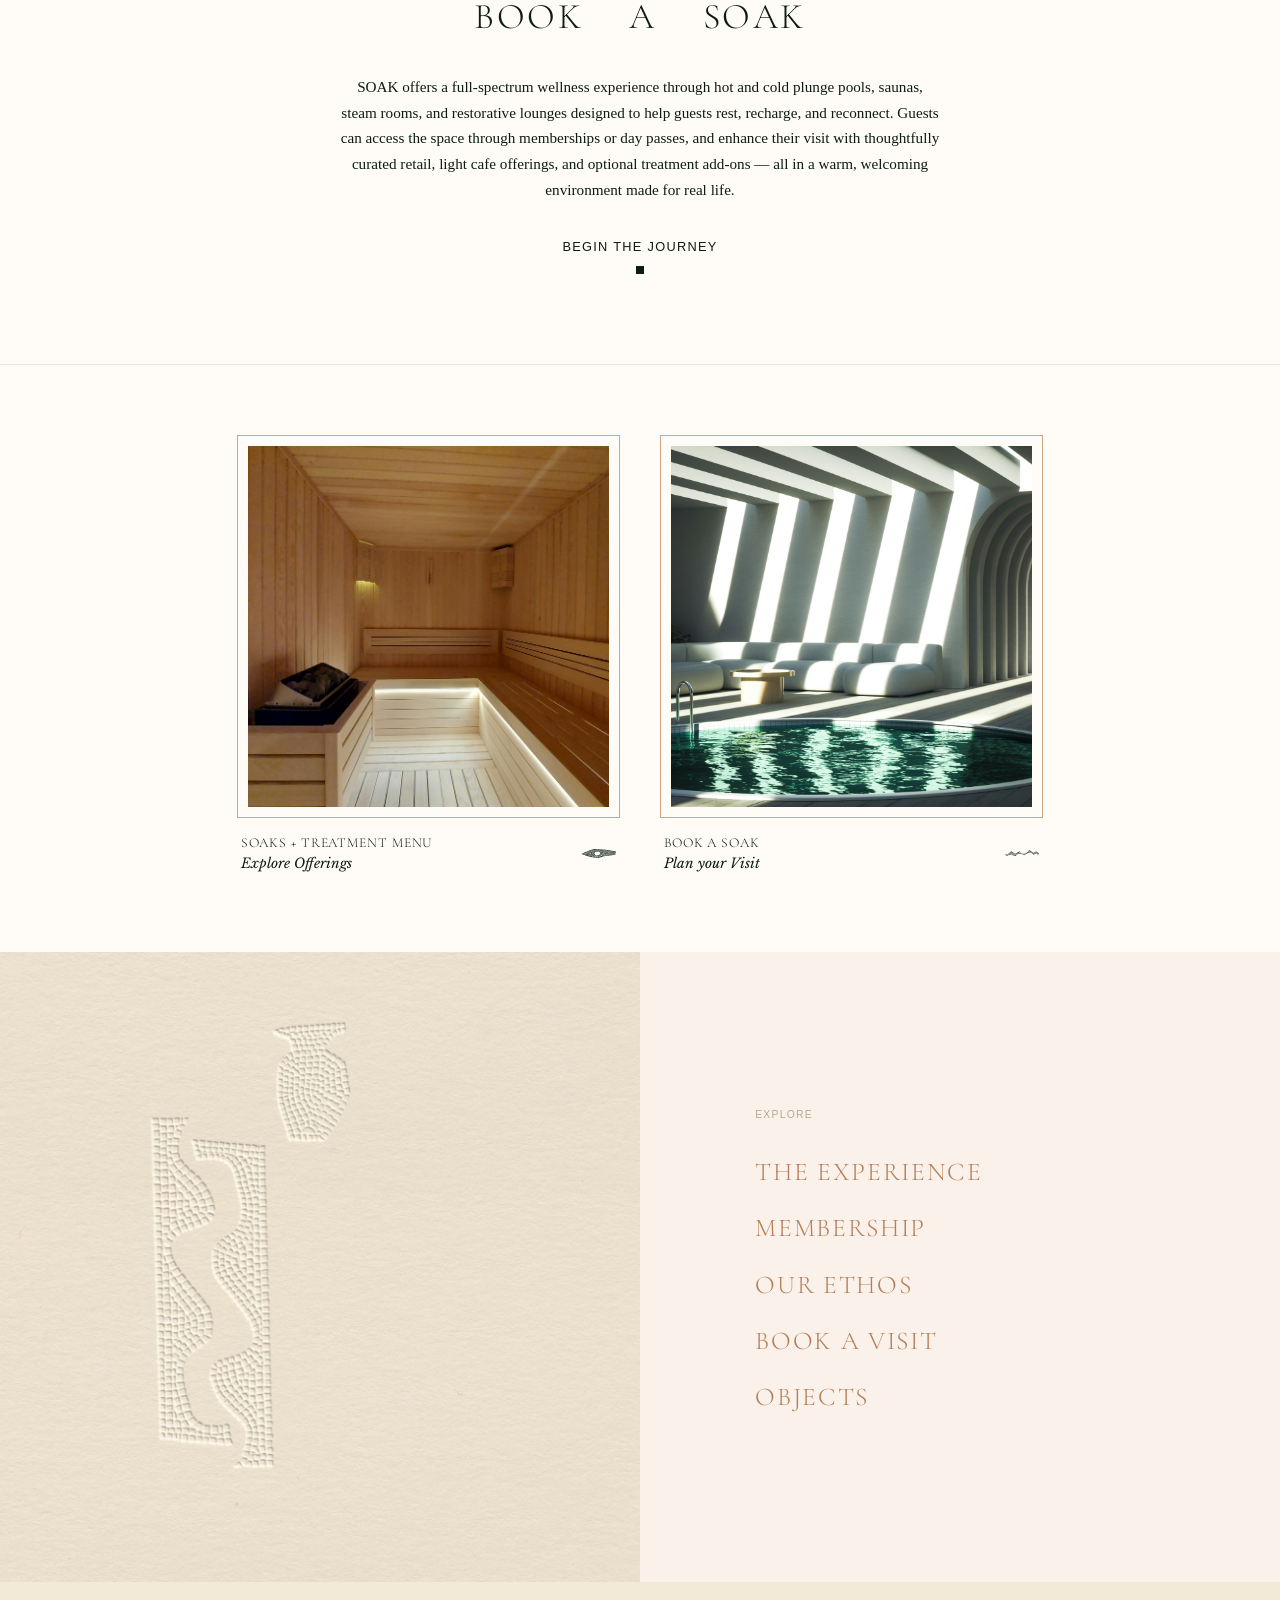
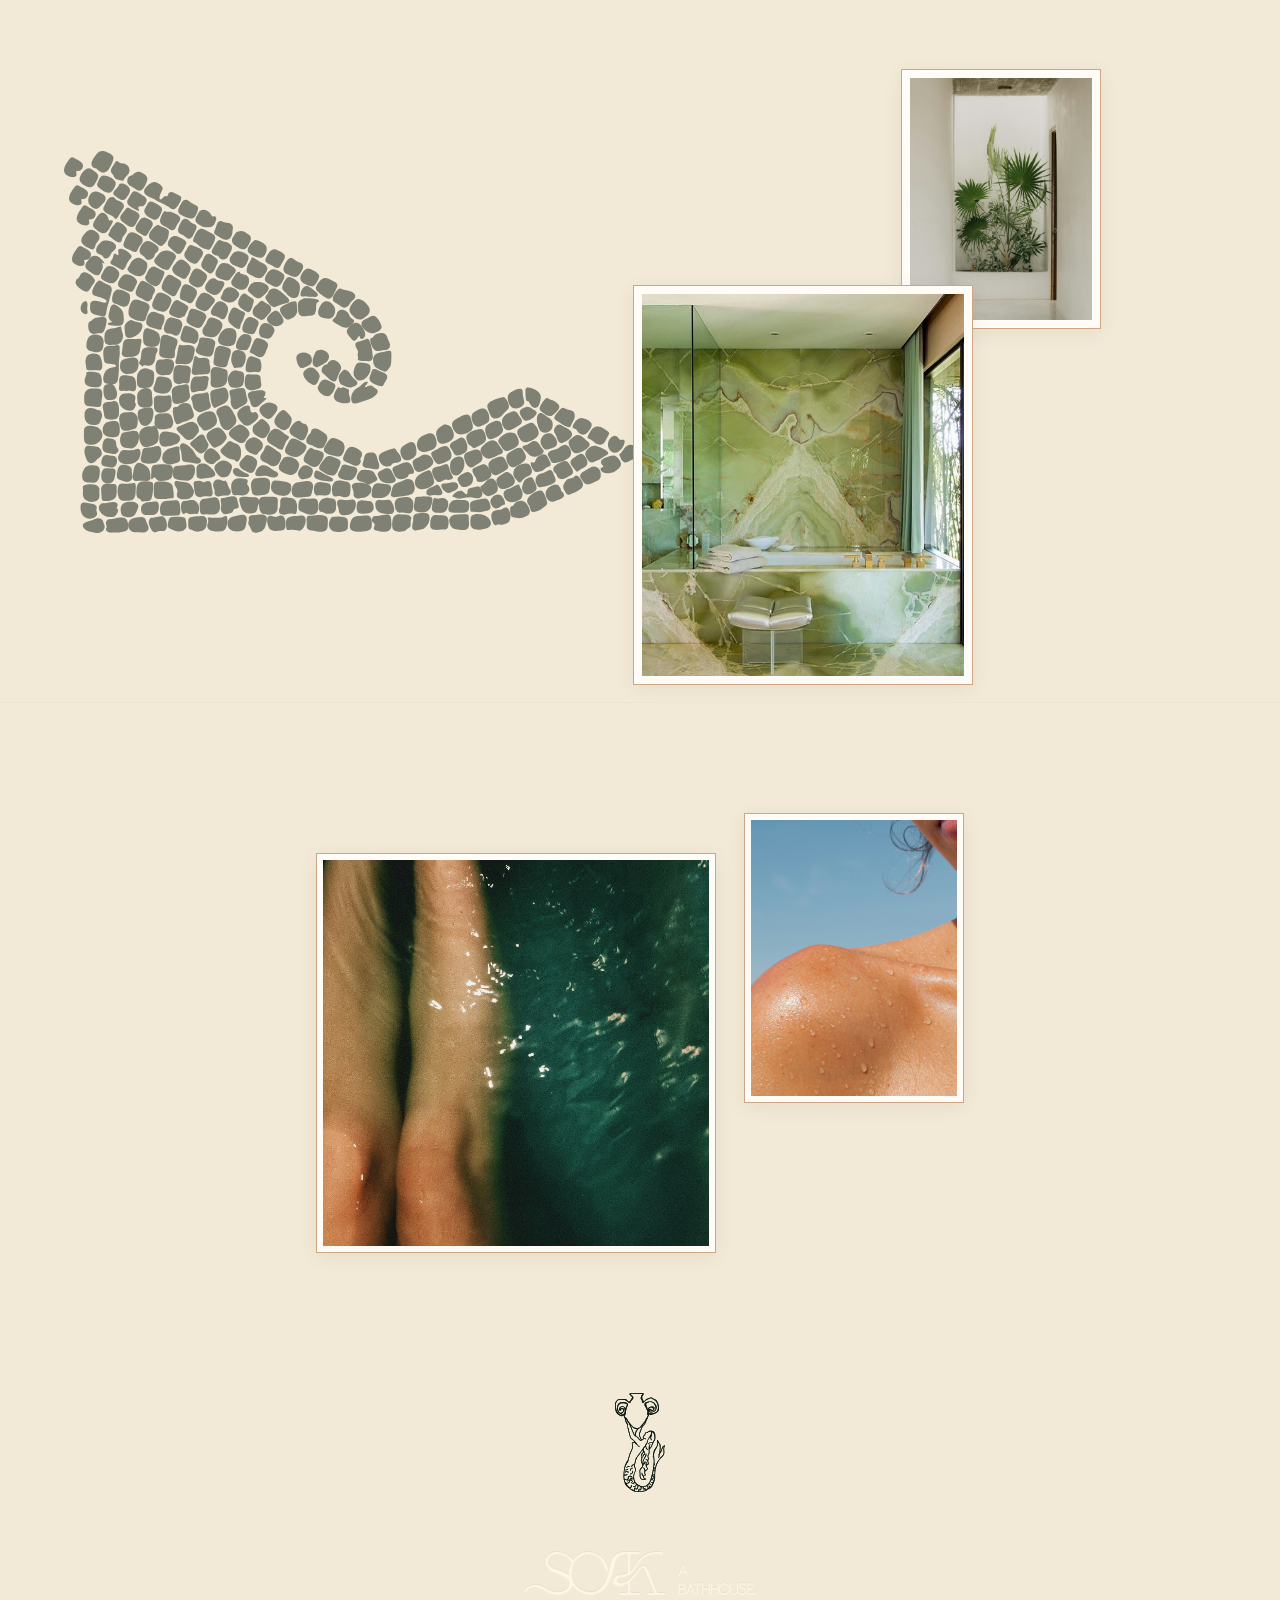
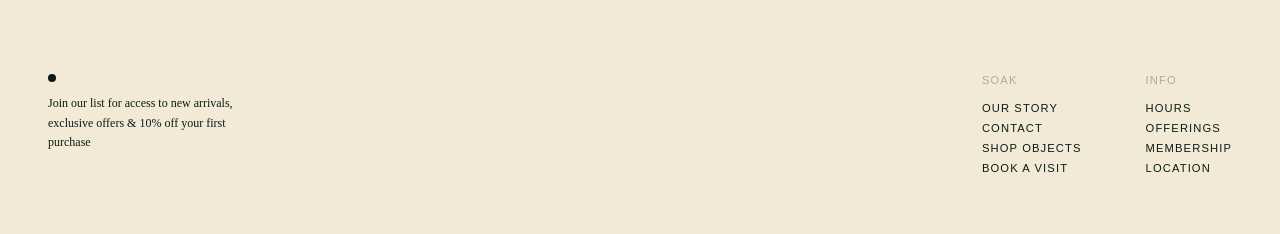
==== commit 8504788c: "Fix card images: top cards use Sauna-room/bath, footer keeps female-legs/sweat-female Top service ca" ====
--- a/index.html
+++ b/index.html
@@ -27,7 +27,7 @@
   <link rel="preconnect" href="https://fonts.gstatic.com" crossorigin>
   <link href="https://fonts.googleapis.com/css2?family=Cormorant+Garamond:wght@300&family=Libre+Baskerville:ital@1&display=swap" rel="stylesheet">
 
-  <link rel="stylesheet" href="assets/css/style.css?v=12">
+  <link rel="stylesheet" href="assets/css/style.css?v=13">
 
   <!-- Schema.org LocalBusiness -->
   <script type="application/ld+json">
@@ -150,7 +150,7 @@
     <div class="cards__grid">
       <a href="offerings.html" class="card">
         <div class="frame-border card__frame">
-          <img src="assets/images/photography/female-legs.jpg" alt="Relaxation at SOAK Bathhouse" class="card__img" loading="lazy">
+          <img src="assets/images/photography/Sauna-room.jpg" alt="Sauna room at SOAK Bathhouse" class="card__img" loading="lazy">
         </div>
         <div class="card__info">
           <div class="card__text">
@@ -163,7 +163,7 @@
 
       <a href="book.html" class="card">
         <div class="frame-border card__frame">
-          <img src="assets/images/photography/sweat-female.jpg" alt="Sauna experience at SOAK Bathhouse" class="card__img" loading="lazy">
+          <img src="assets/images/photography/bath.jpg" alt="Bath at SOAK Bathhouse" class="card__img" loading="lazy">
         </div>
         <div class="card__info">
           <div class="card__text">
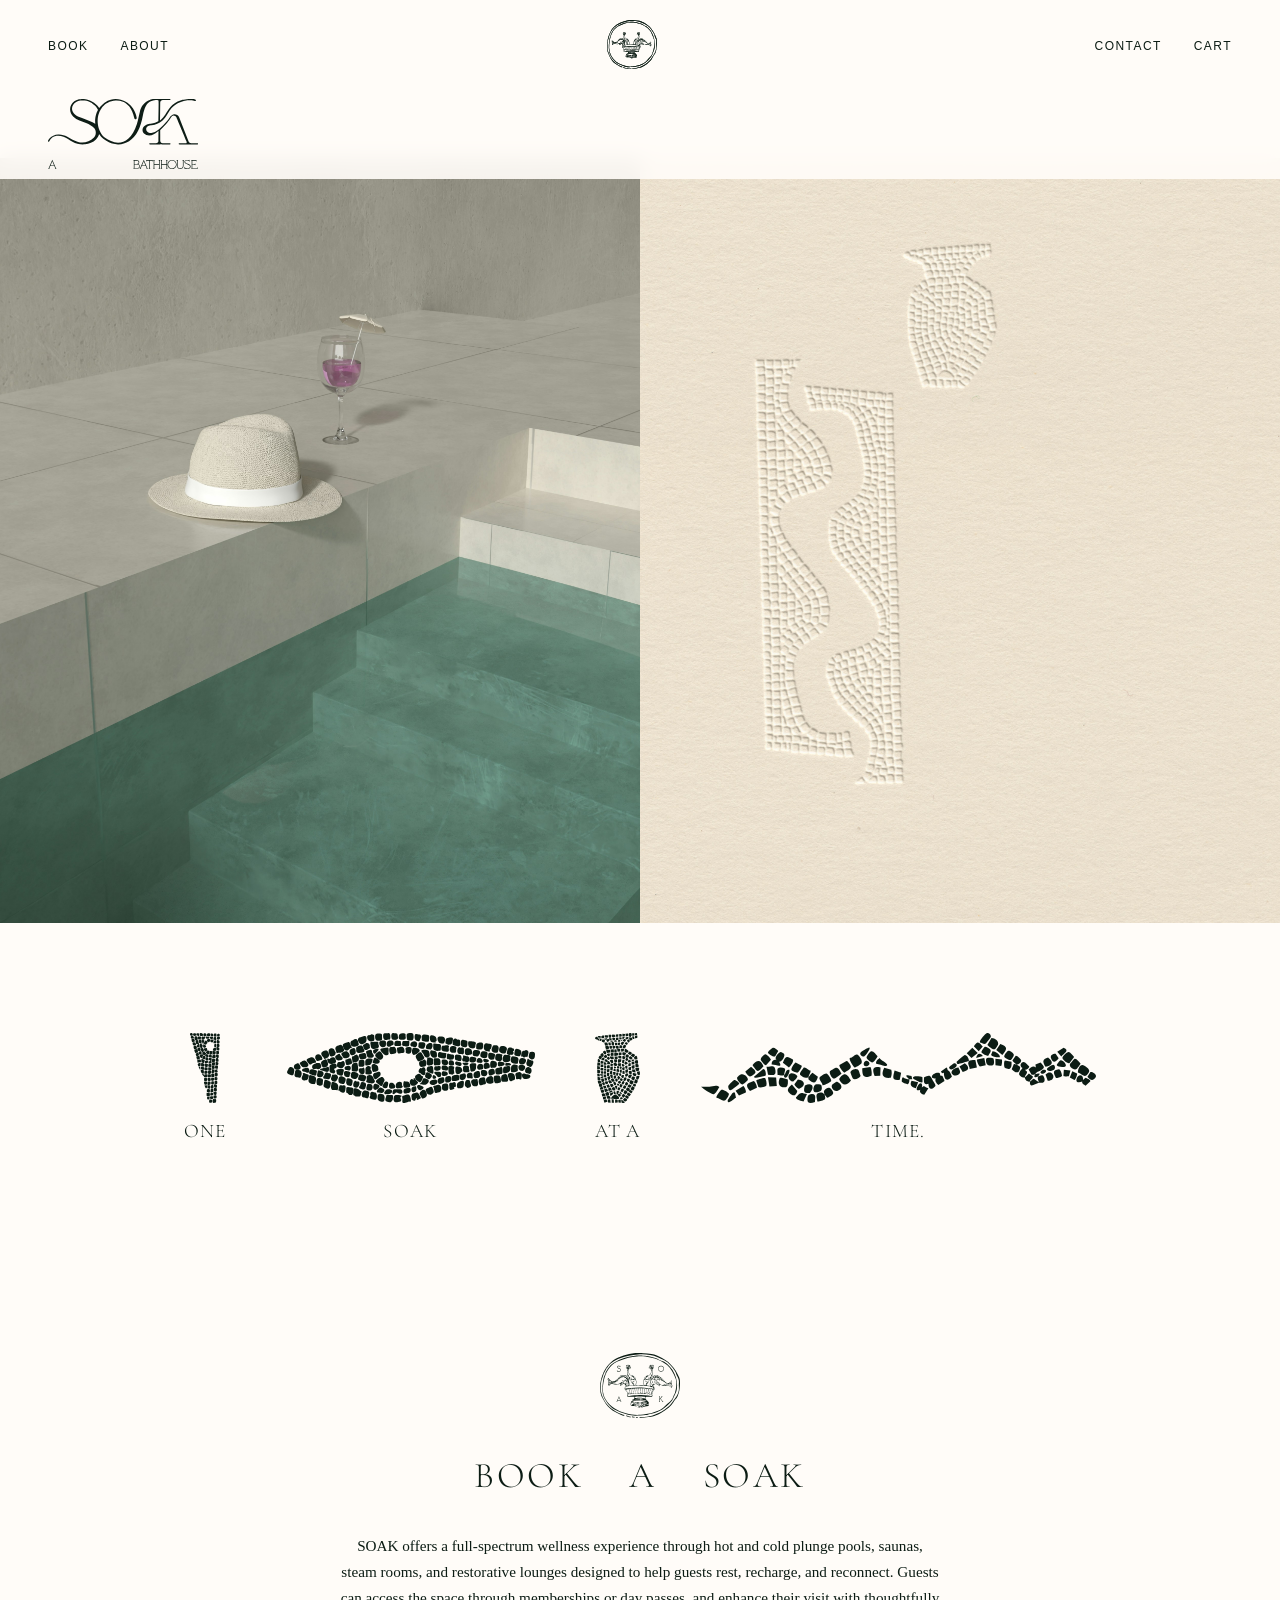
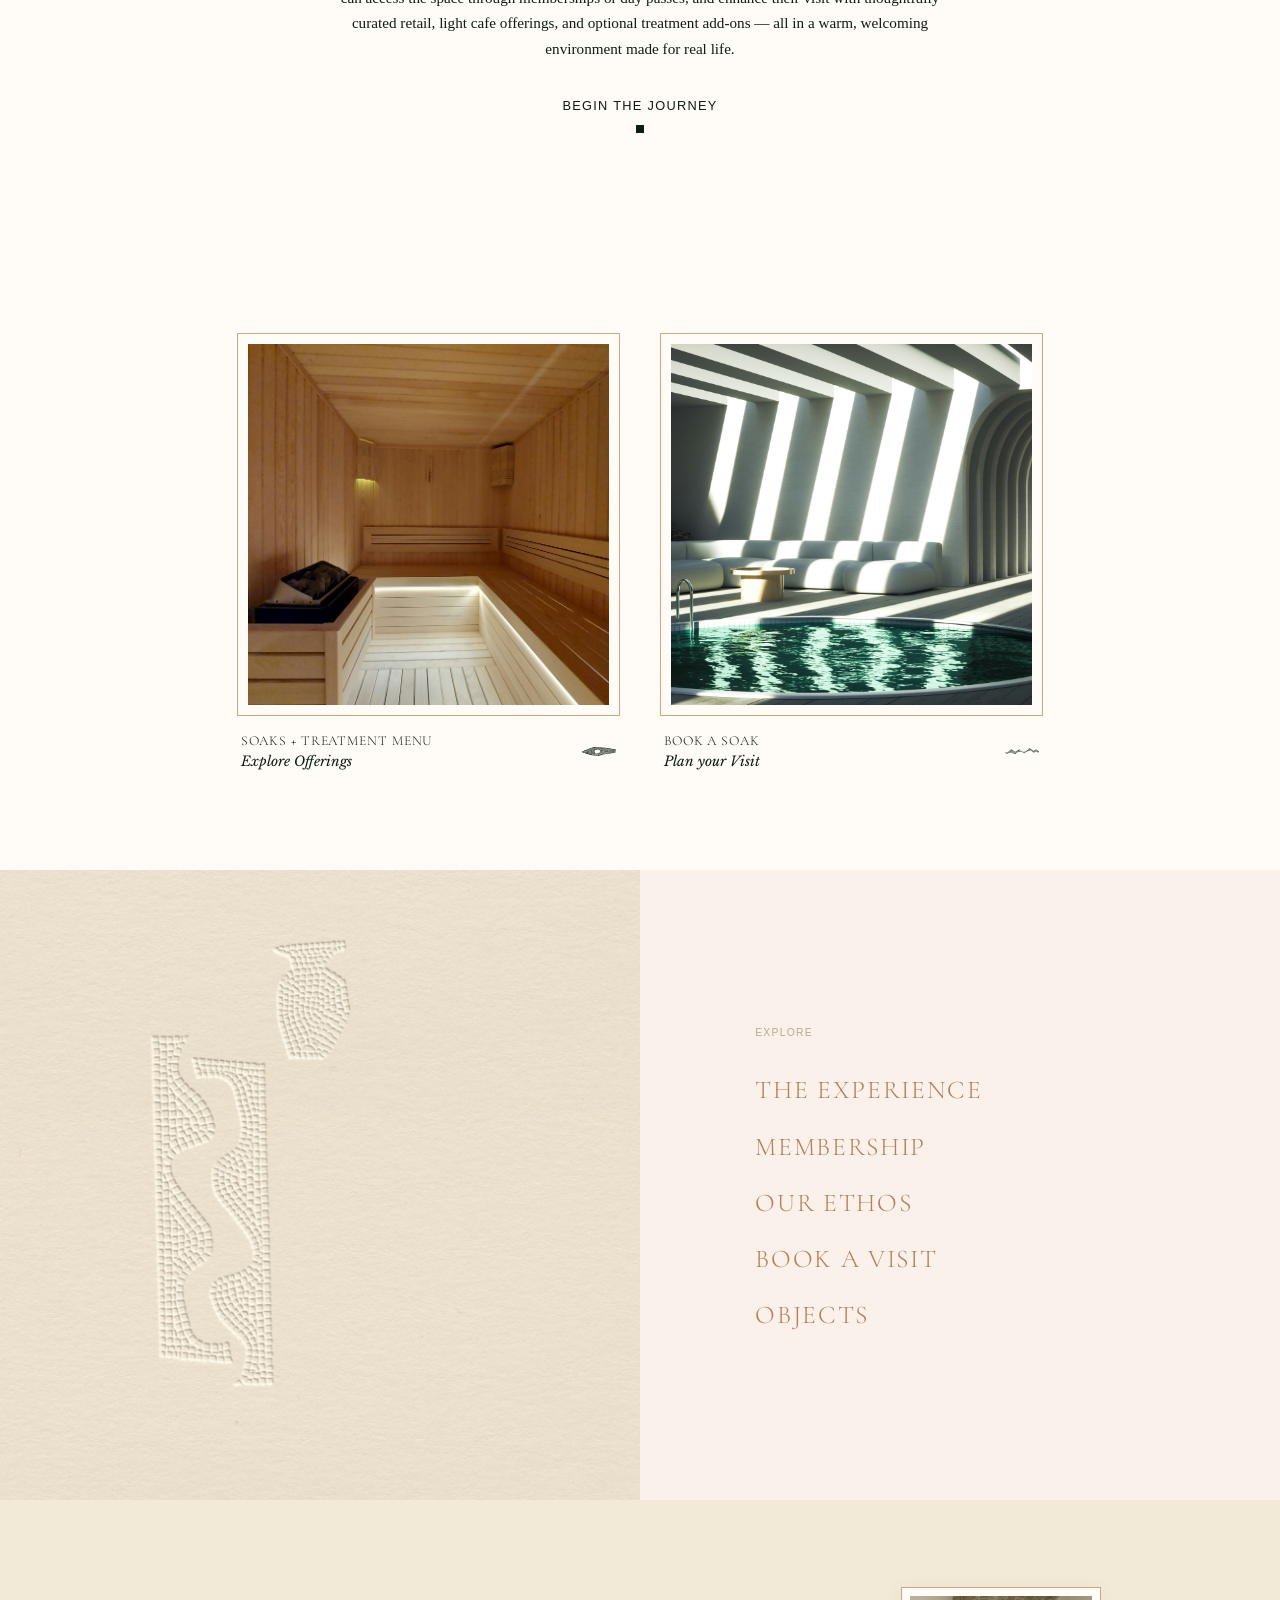
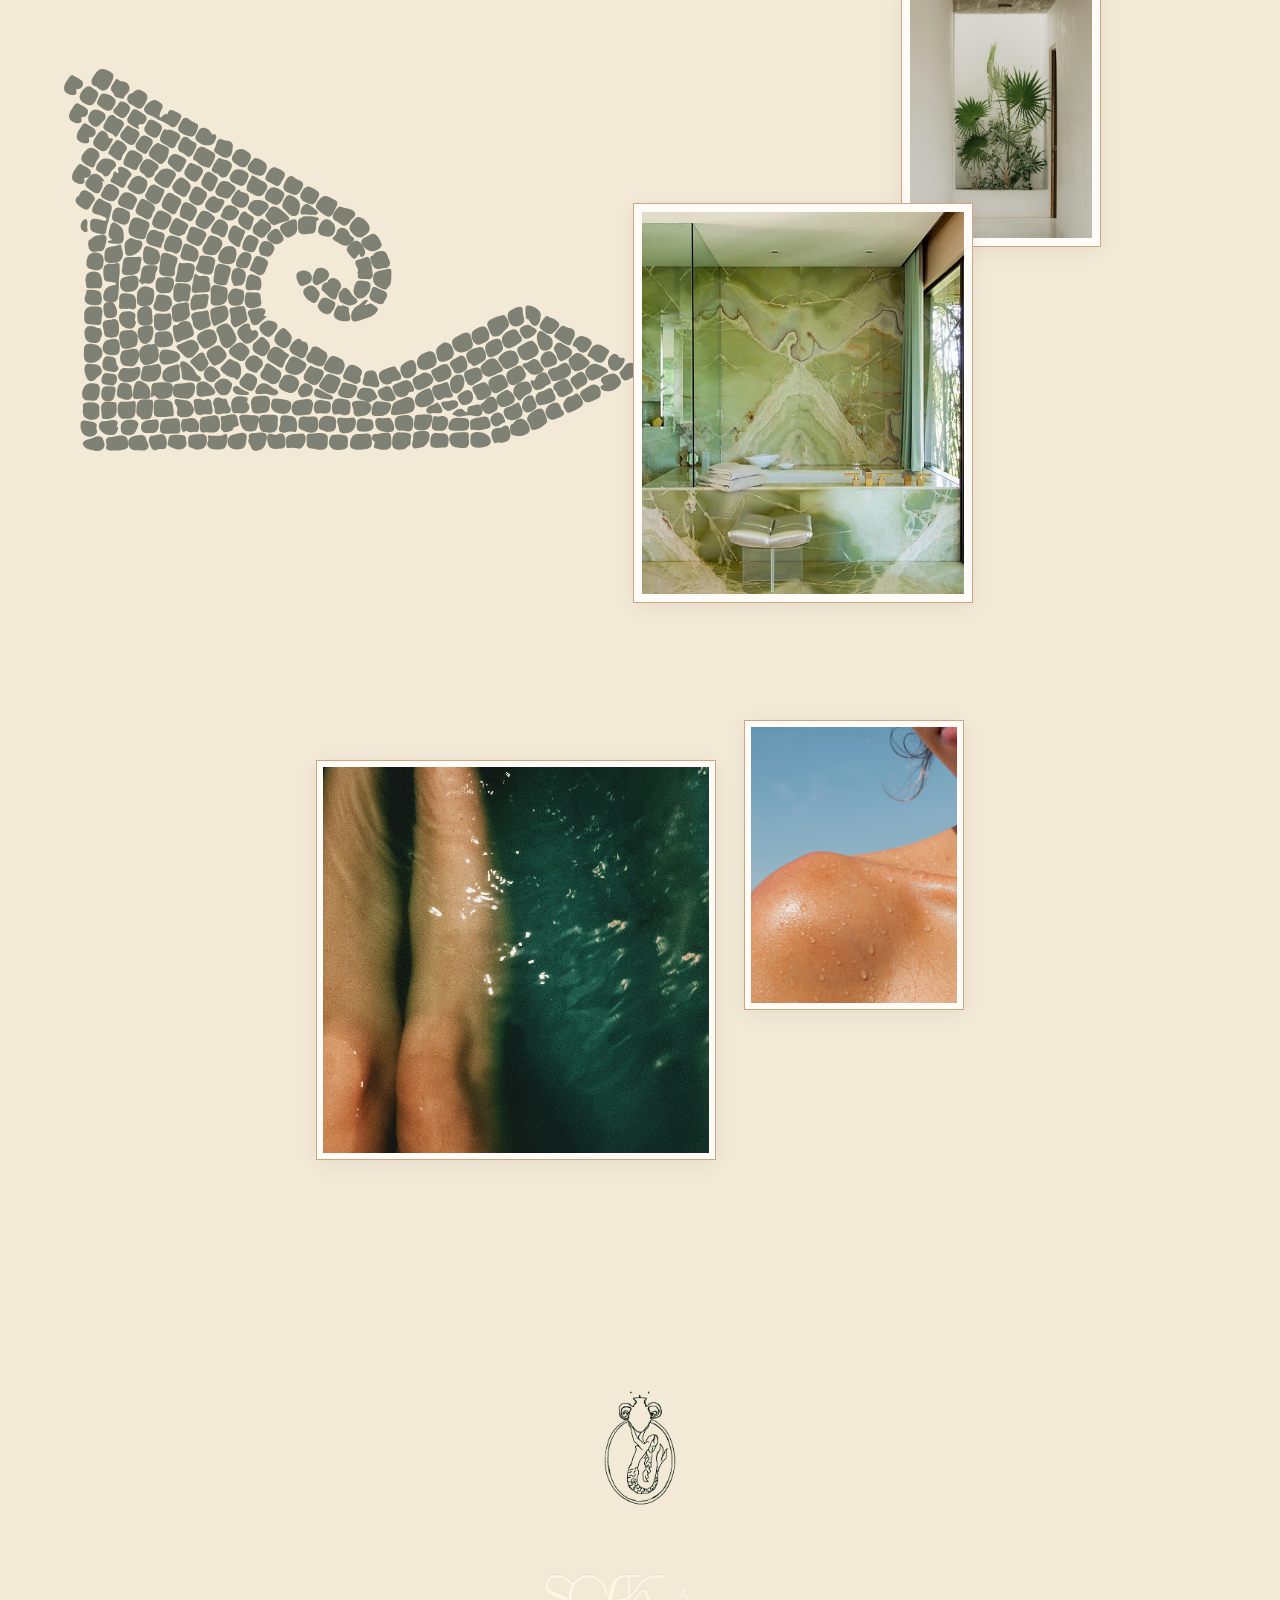
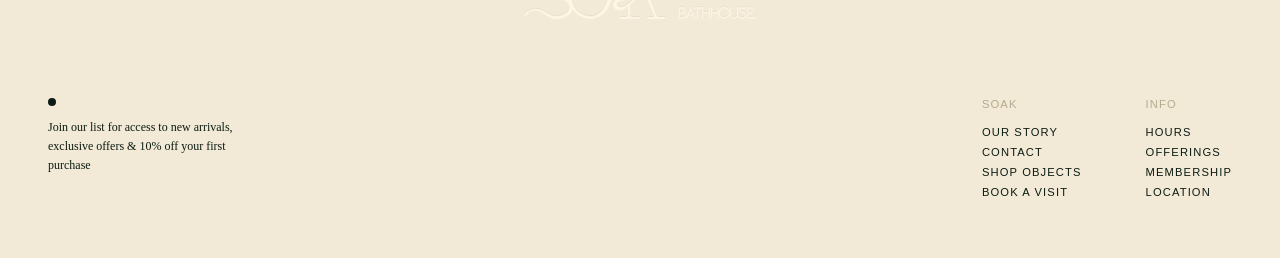
==== commit 9b034ffe: "Swap icons, remove all dividers, add consistent section spacing 1. Book a Soak section: replaced ani" ====
--- a/index.html
+++ b/index.html
@@ -27,7 +27,7 @@
   <link rel="preconnect" href="https://fonts.gstatic.com" crossorigin>
   <link href="https://fonts.googleapis.com/css2?family=Cormorant+Garamond:wght@300&family=Libre+Baskerville:ital@1&display=swap" rel="stylesheet">
 
-  <link rel="stylesheet" href="assets/css/style.css?v=13">
+  <link rel="stylesheet" href="assets/css/style.css?v=14">
 
   <!-- Schema.org LocalBusiness -->
   <script type="application/ld+json">
@@ -133,10 +133,10 @@
       </div>
     </div>
   </section>
-  <hr class="section-divider" aria-hidden="true">
+
   <!-- ========== BOOKING CTA ========== -->
   <section id="booking-cta" class="booking-cta">
-    <img src="assets/js/SirenSediment.gif" alt="SOAK siren crest" class="booking-cta__crest" loading="lazy">
+    <img src="assets/images/icons/SoakFishSediment.svg" alt="SOAK fish icon" class="booking-cta__crest" loading="lazy">
     <h2 class="font-header booking-cta__heading">Book a Soak</h2>
     <p class="font-body booking-cta__body">SOAK offers a full-spectrum wellness experience through hot and cold plunge pools, saunas, steam rooms, and restorative lounges designed to help guests rest, recharge, and reconnect. Guests can access the space through memberships or day passes, and enhance their visit with thoughtfully curated retail, light cafe offerings, and optional treatment add-ons — all in a warm, welcoming environment made for real life.</p>
     <div class="booking-cta__link-wrap">
@@ -144,7 +144,7 @@
       <span class="booking-cta__square" aria-hidden="true"></span>
     </div>
   </section>
-  <hr class="section-divider" aria-hidden="true">
+
   <!-- ========== CARDS ========== -->
   <section id="cards" class="cards">
     <div class="cards__grid">
@@ -205,7 +205,7 @@
       </div>
     </div>
   </section>
-  <hr class="section-divider" aria-hidden="true">
+
   <!-- ========== FOOTER ========== -->
   <footer id="site-footer" class="footer">
     <div class="footer__inner">
@@ -221,7 +221,7 @@
 
       <!-- Crest + wordmark -->
       <div class="footer__wordmark">
-        <img src="assets/images/icons/SirenSediment.svg" alt="" class="footer__crest" aria-hidden="true" loading="lazy">
+        <img src="assets/js/SirenSediment.gif" alt="" class="footer__crest" aria-hidden="true" loading="lazy">
         <img src="assets/images/logo/SoakHorizontalsoakedlinen.svg" alt="SOAK" class="footer__soak-logo" loading="lazy">
       </div>
 
--- a/assets/css/style.css
+++ b/assets/css/style.css
@@ -116,7 +116,6 @@
 
 .brand-bar {
   padding: 20px 48px;
-  border-bottom: 1px solid rgba(207, 165, 130, 0.3);
 }
 
 .brand-bar__logo {
@@ -124,9 +123,7 @@
 }
 
 .section-divider {
-  border: none;
-  border-top: 1px solid rgba(207, 165, 130, 0.3);
-  margin: 0;
+  display: none;
 }
 
 .section-padding {
@@ -311,8 +308,6 @@
 
 .brand-bar {
   padding: 10px 48px;
-  border-top: 1px solid rgba(207, 165, 130, 0.3);
-  border-bottom: 1px solid rgba(207, 165, 130, 0.3);
 }
 
 .brand-bar__logo {
@@ -437,7 +432,7 @@
 .booking-cta {
   background: var(--marble);
   text-align: center;
-  padding: 90px 24px;
+  padding: 100px 24px;
   display: flex;
   flex-direction: column;
   align-items: center;
@@ -445,9 +440,8 @@
 }
 
 .booking-cta__crest {
-  width: 280px;
+  width: 80px;
   height: auto;
-  mix-blend-mode: multiply;
 }
 
 .booking-cta__heading {
@@ -495,7 +489,7 @@
   }
 
   .booking-cta__crest {
-    width: 150px;
+    width: 60px;
   }
 
   .booking-cta__heading {
@@ -511,7 +505,6 @@
 
 .cards__brand-bar {
   padding: 20px 48px;
-  border-bottom: 1px solid rgba(207, 165, 130, 0.3);
 }
 
 .cards__brand-logo {
@@ -524,7 +517,7 @@
   gap: 40px;
   max-width: 900px;
   margin: 0 auto;
-  padding: 70px 24px 80px;
+  padding: 100px 24px;
 }
 
 .card {
@@ -610,7 +603,6 @@
 
 .explore__brand-bar {
   padding: 20px 48px;
-  border-bottom: 1px solid rgba(207, 165, 130, 0.3);
 }
 
 .explore__brand-logo {
@@ -706,7 +698,6 @@
 
 .mosaic__brand-bar {
   padding: 20px 48px;
-  border-bottom: 1px solid rgba(207, 165, 130, 0.3);
 }
 
 .mosaic__brand-logo {
@@ -810,7 +801,6 @@
 
 .footer__brand-bar {
   padding: 20px 48px;
-  border-bottom: 1px solid rgba(207, 165, 130, 0.3);
 }
 
 .footer__brand-logo {
@@ -818,7 +808,7 @@
 }
 
 .footer__inner {
-  padding: 110px 48px 60px;
+  padding: 100px 48px 60px;
 }
 
 /* Editorial photos */
@@ -868,7 +858,7 @@
 }
 
 .footer__crest {
-  width: 50px;
+  width: 280px;
   height: auto;
 }
 
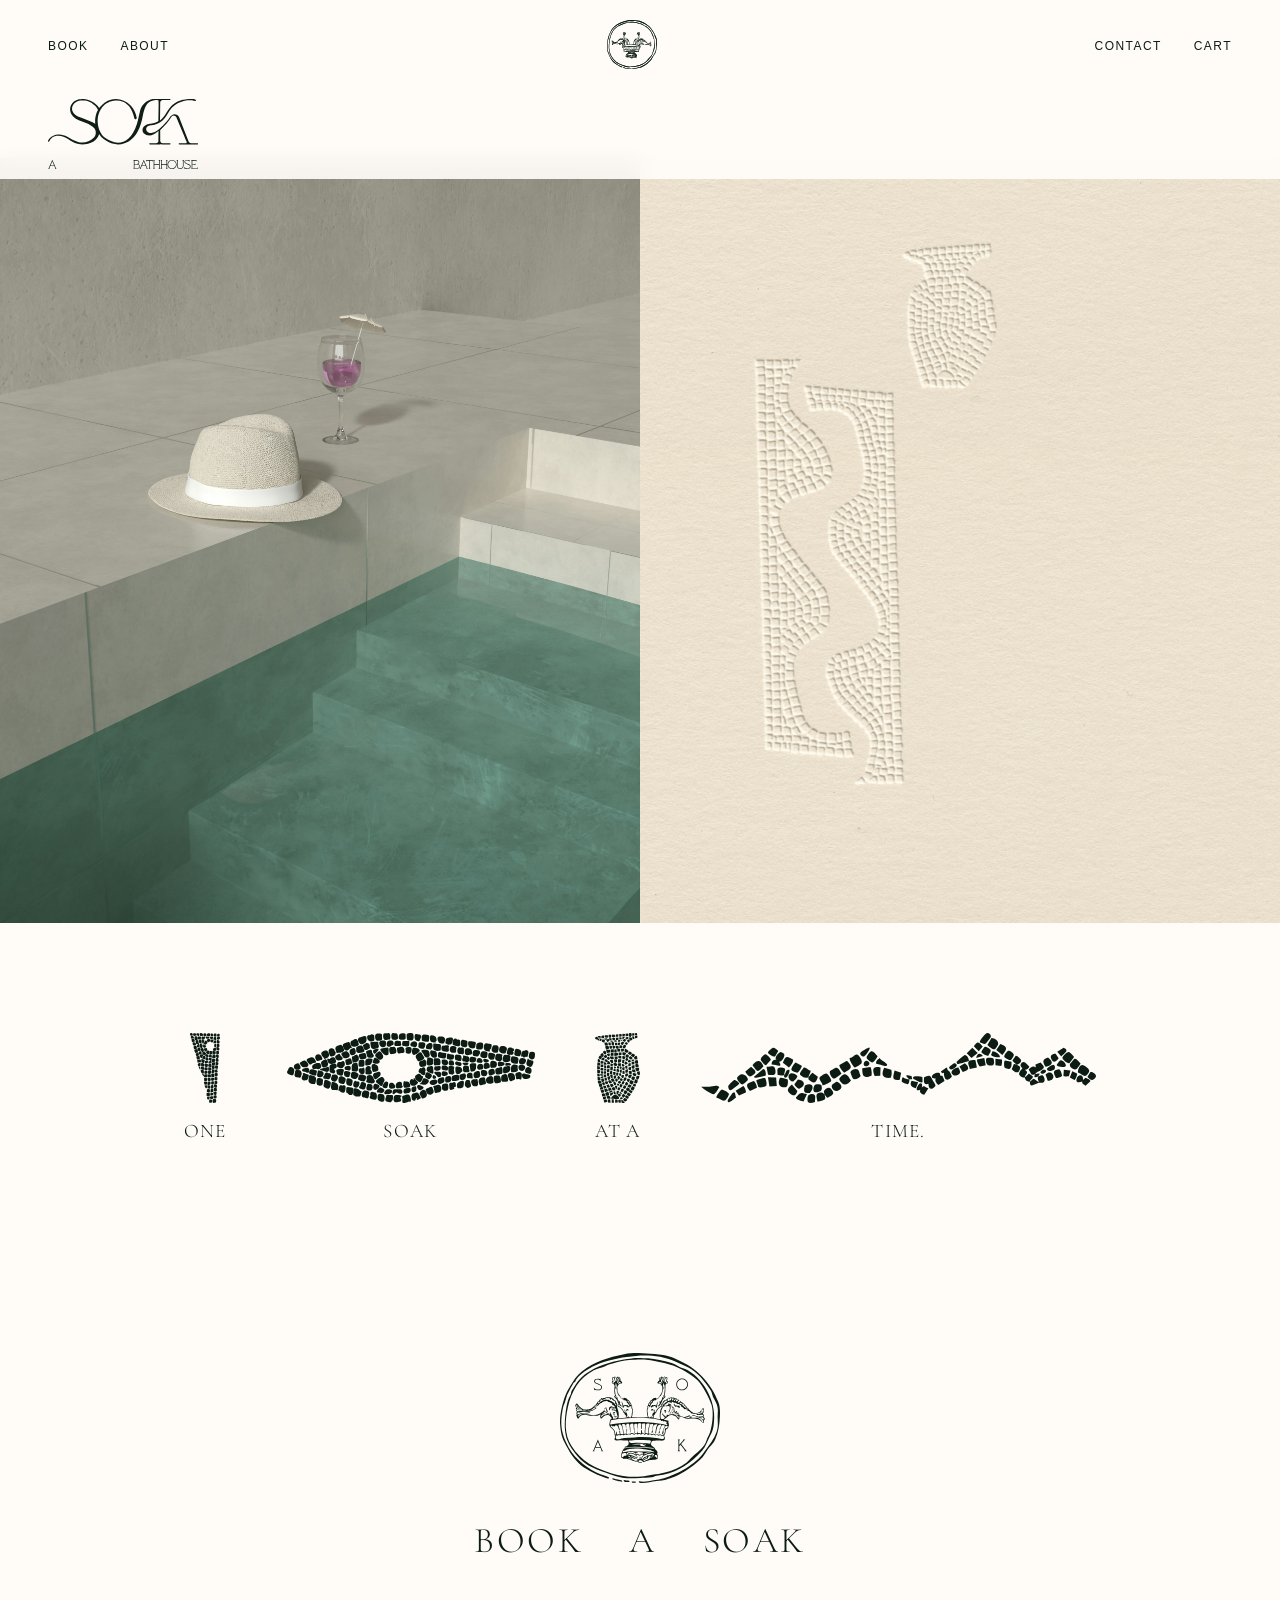
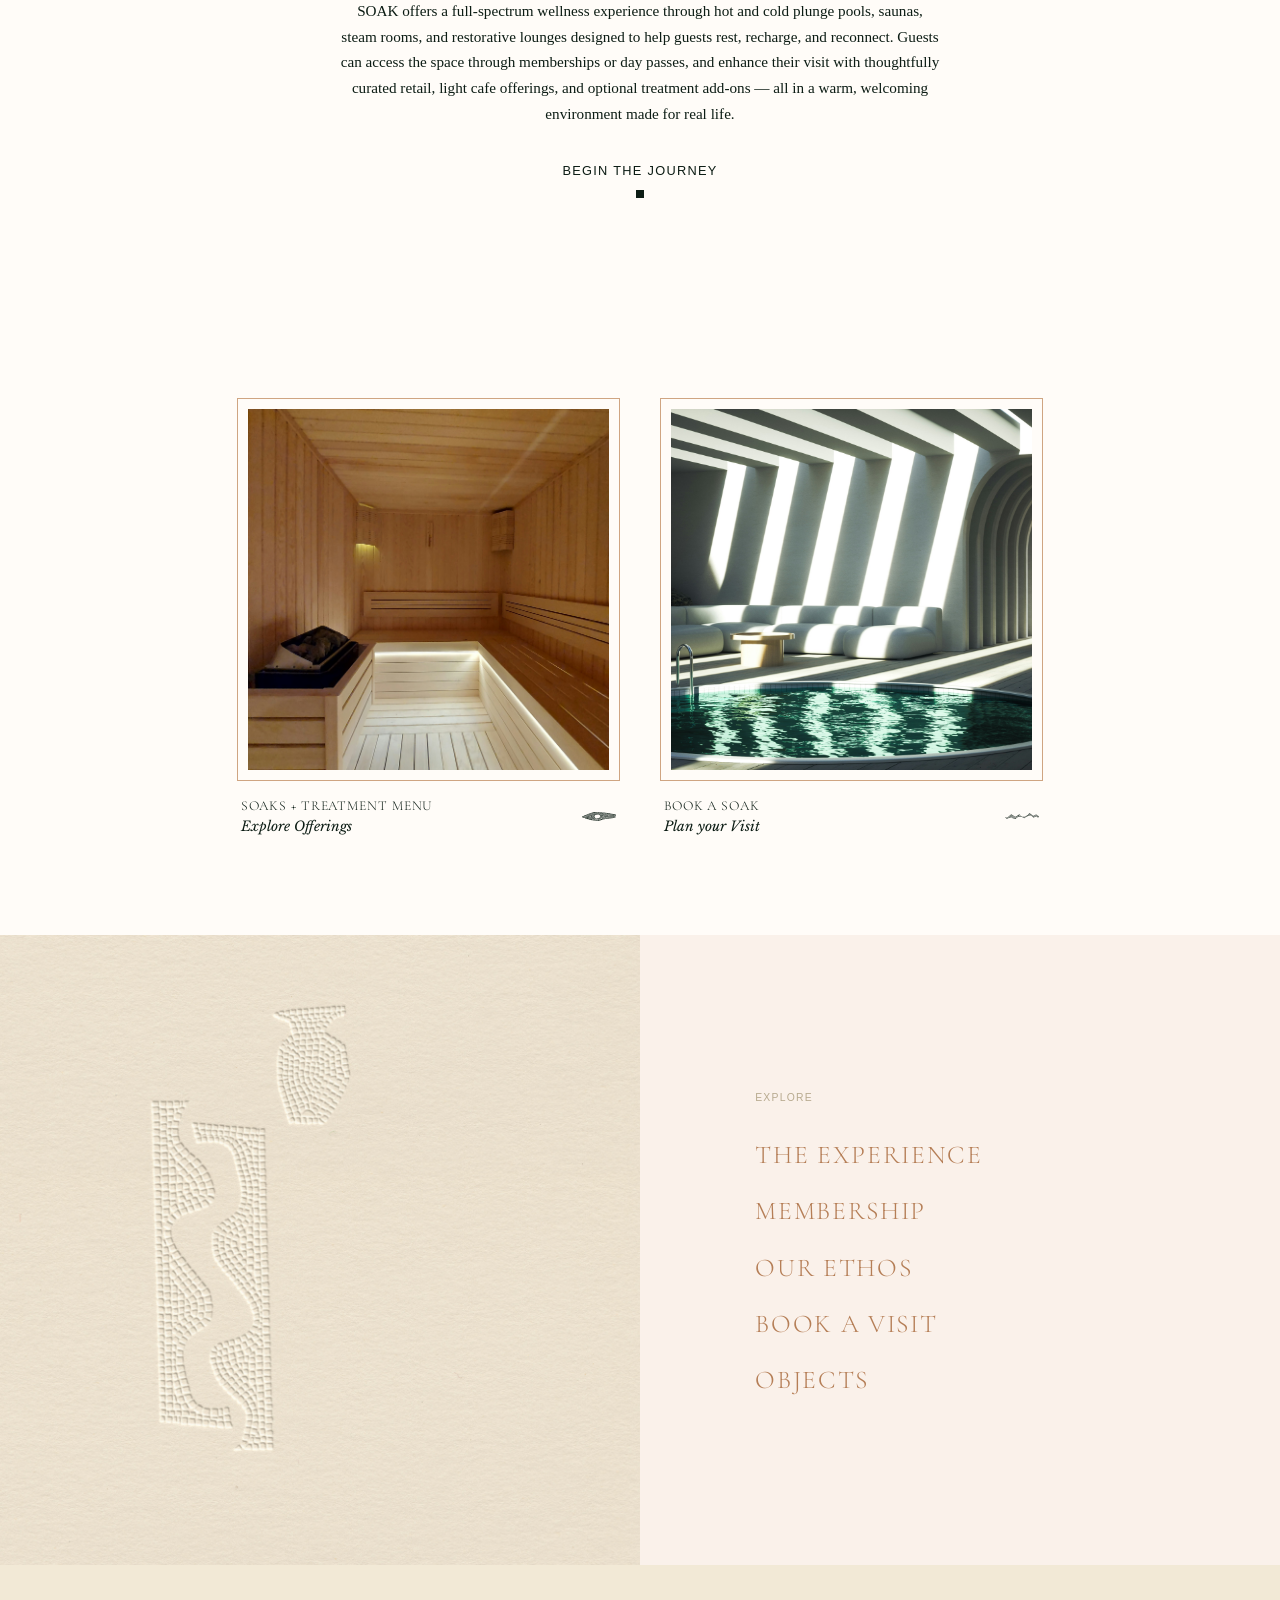
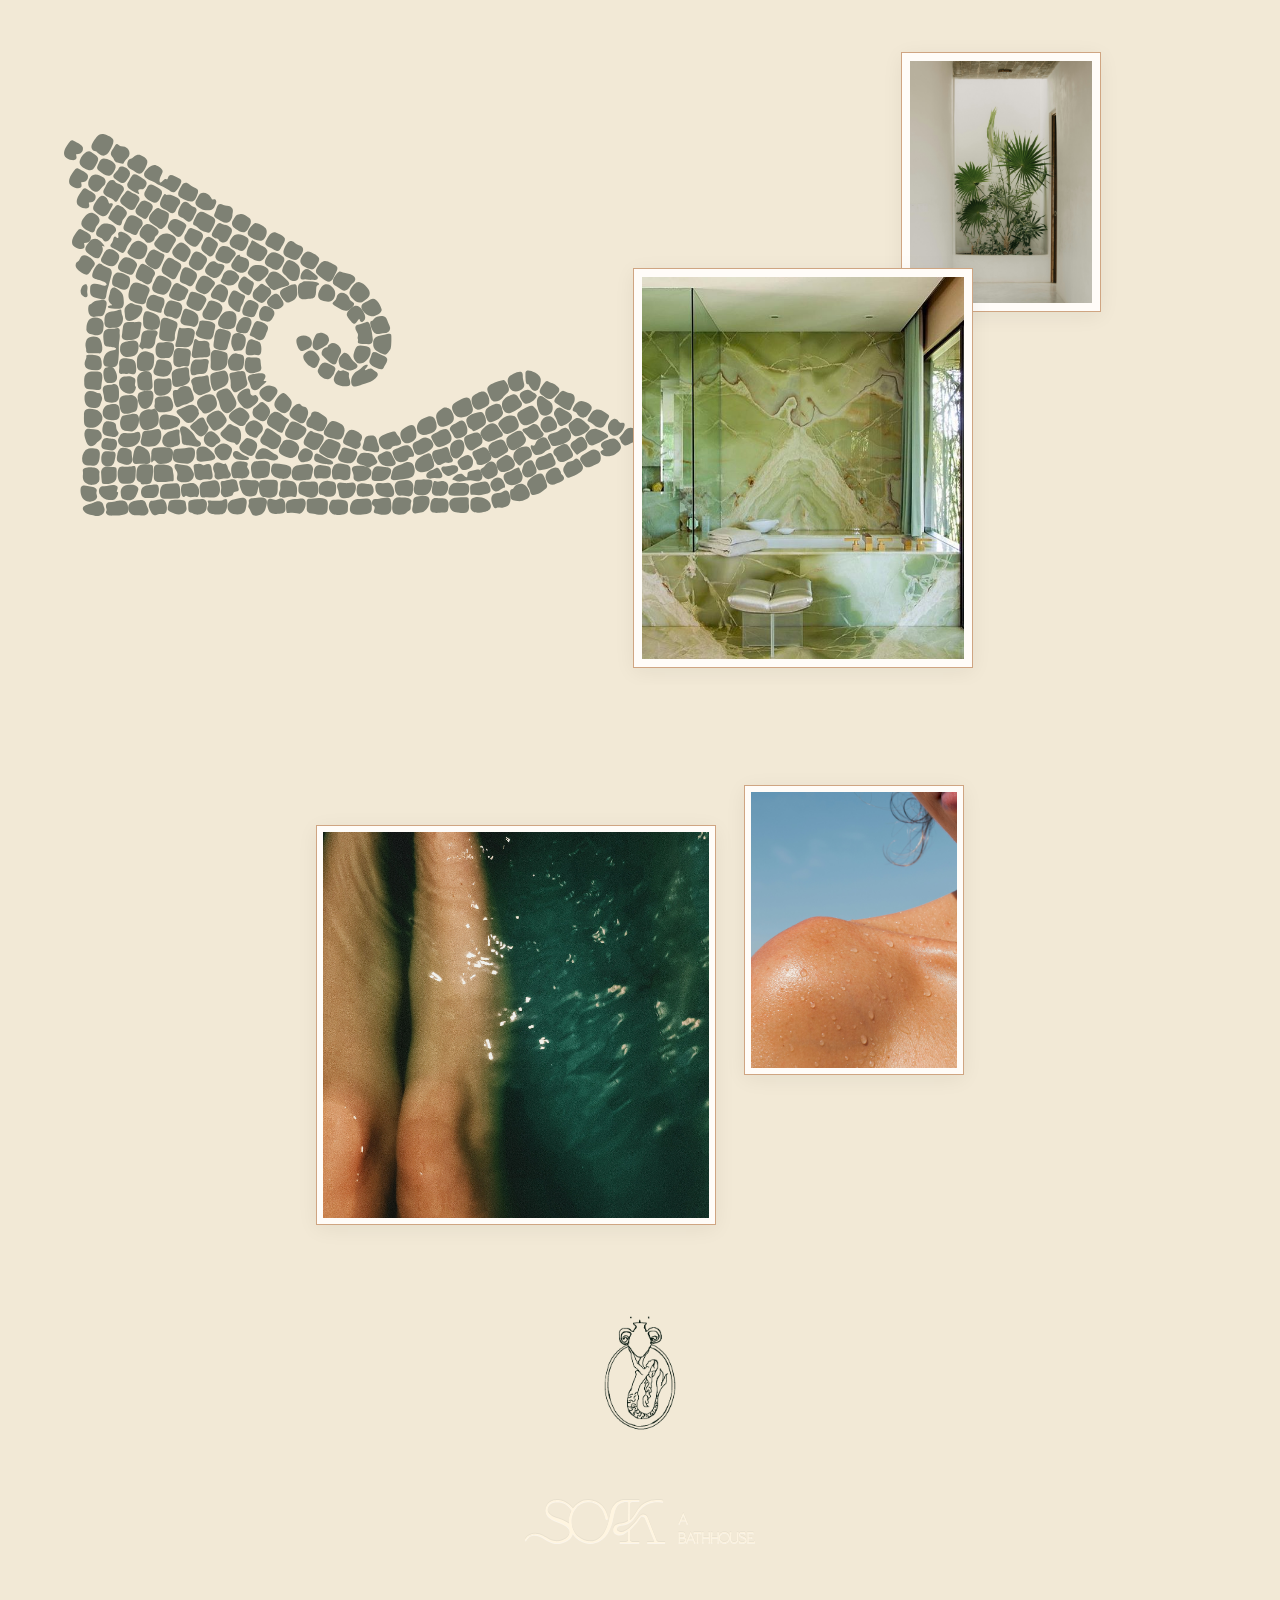
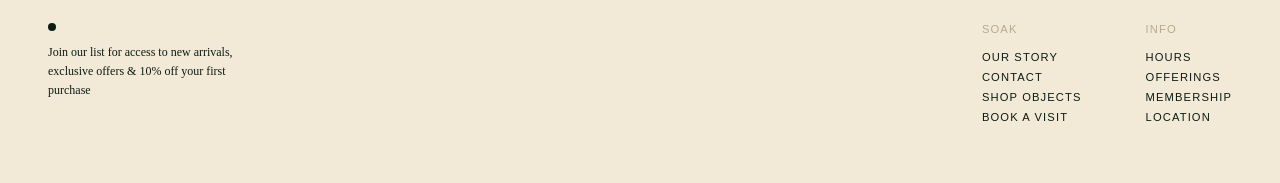
==== commit d6245558: "Double fish icon to 160px, move siren GIF flush under photo cards - SoakFishSediment.svg in Book a S" ====
--- a/index.html
+++ b/index.html
@@ -27,7 +27,7 @@
   <link rel="preconnect" href="https://fonts.gstatic.com" crossorigin>
   <link href="https://fonts.googleapis.com/css2?family=Cormorant+Garamond:wght@300&family=Libre+Baskerville:ital@1&display=swap" rel="stylesheet">
 
-  <link rel="stylesheet" href="assets/css/style.css?v=14">
+  <link rel="stylesheet" href="assets/css/style.css?v=15">
 
   <!-- Schema.org LocalBusiness -->
   <script type="application/ld+json">
--- a/assets/css/style.css
+++ b/assets/css/style.css
@@ -440,7 +440,7 @@
 }
 
 .booking-cta__crest {
-  width: 80px;
+  width: 160px;
   height: auto;
 }
 
@@ -489,7 +489,7 @@
   }
 
   .booking-cta__crest {
-    width: 60px;
+    width: 120px;
   }
 
   .booking-cta__heading {
@@ -817,7 +817,7 @@
   justify-content: center;
   align-items: flex-start;
   gap: 28px;
-  margin-bottom: 60px;
+  margin-bottom: 0;
 }
 
 .footer__photo-frame {
@@ -853,7 +853,7 @@
   flex-direction: column;
   align-items: center;
   gap: 60px;
-  padding-top: 80px;
+  padding-top: 0;
   padding-bottom: 80px;
 }
 
